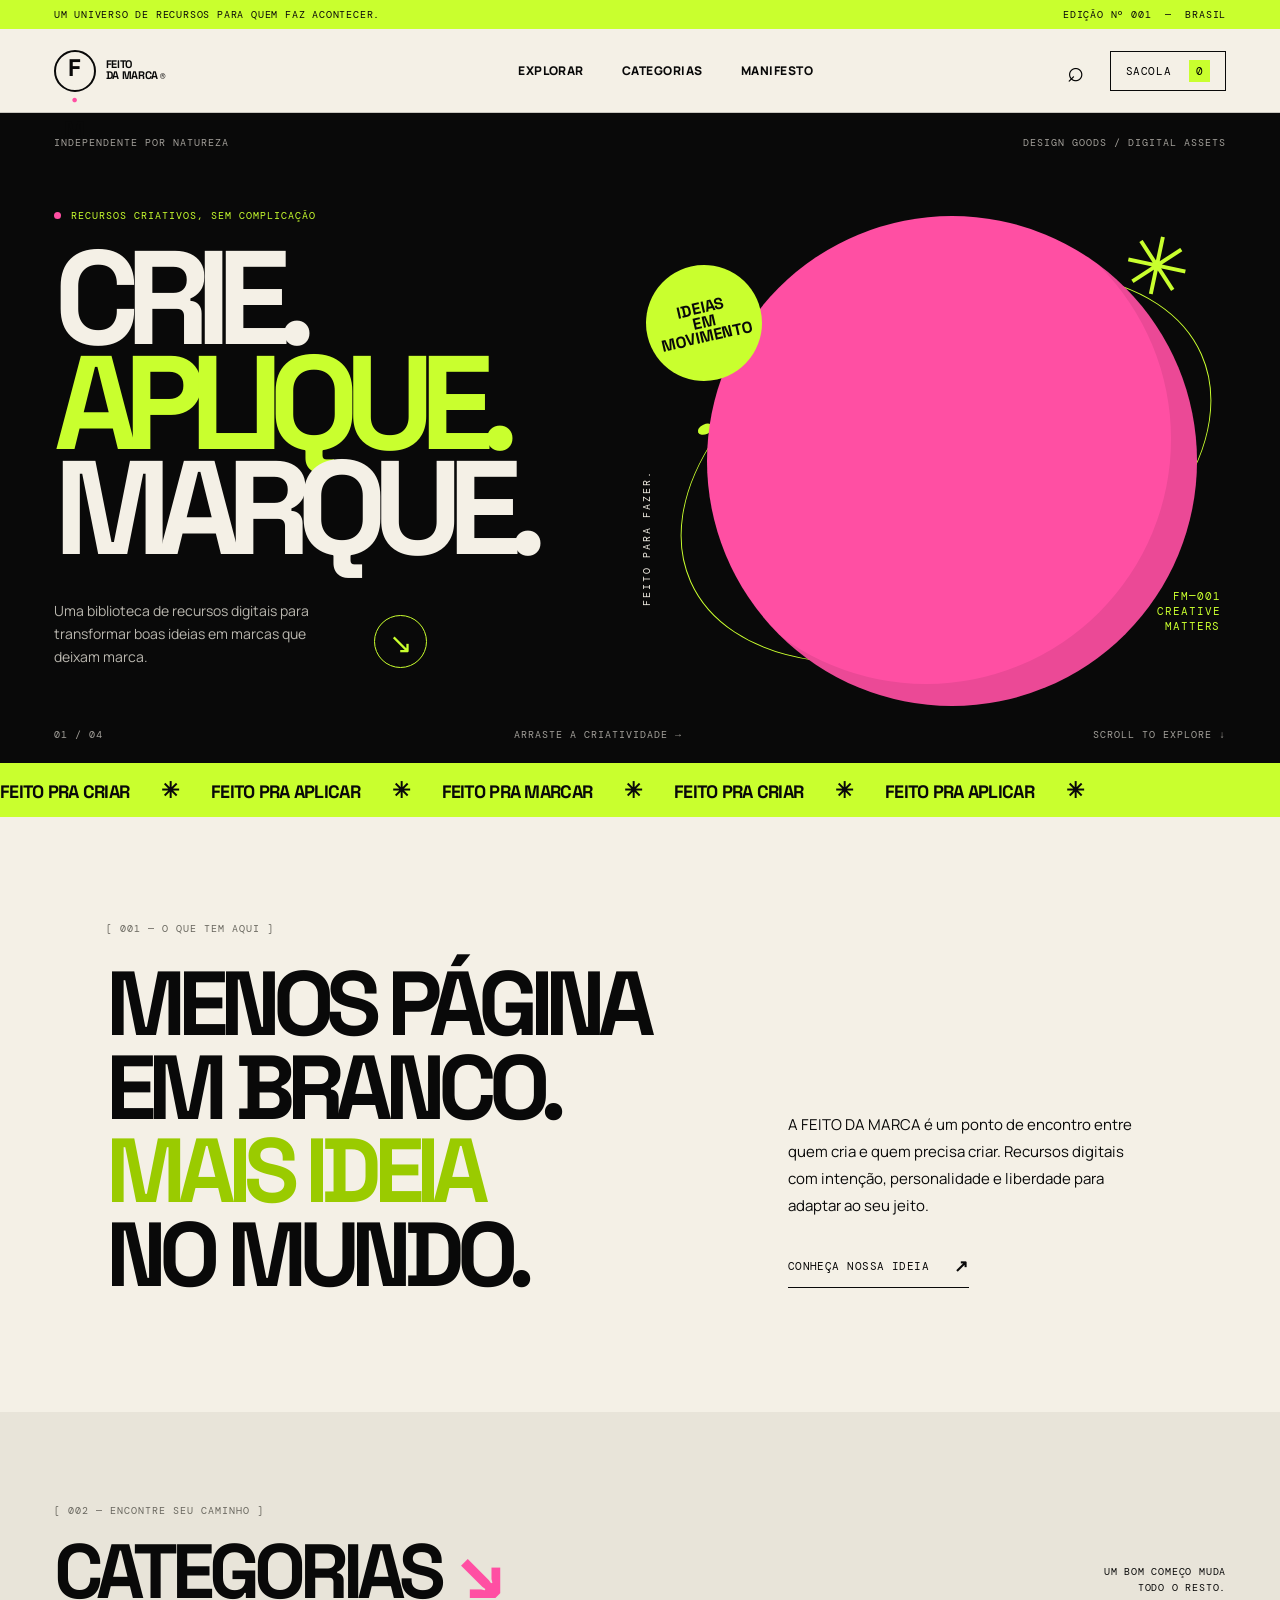
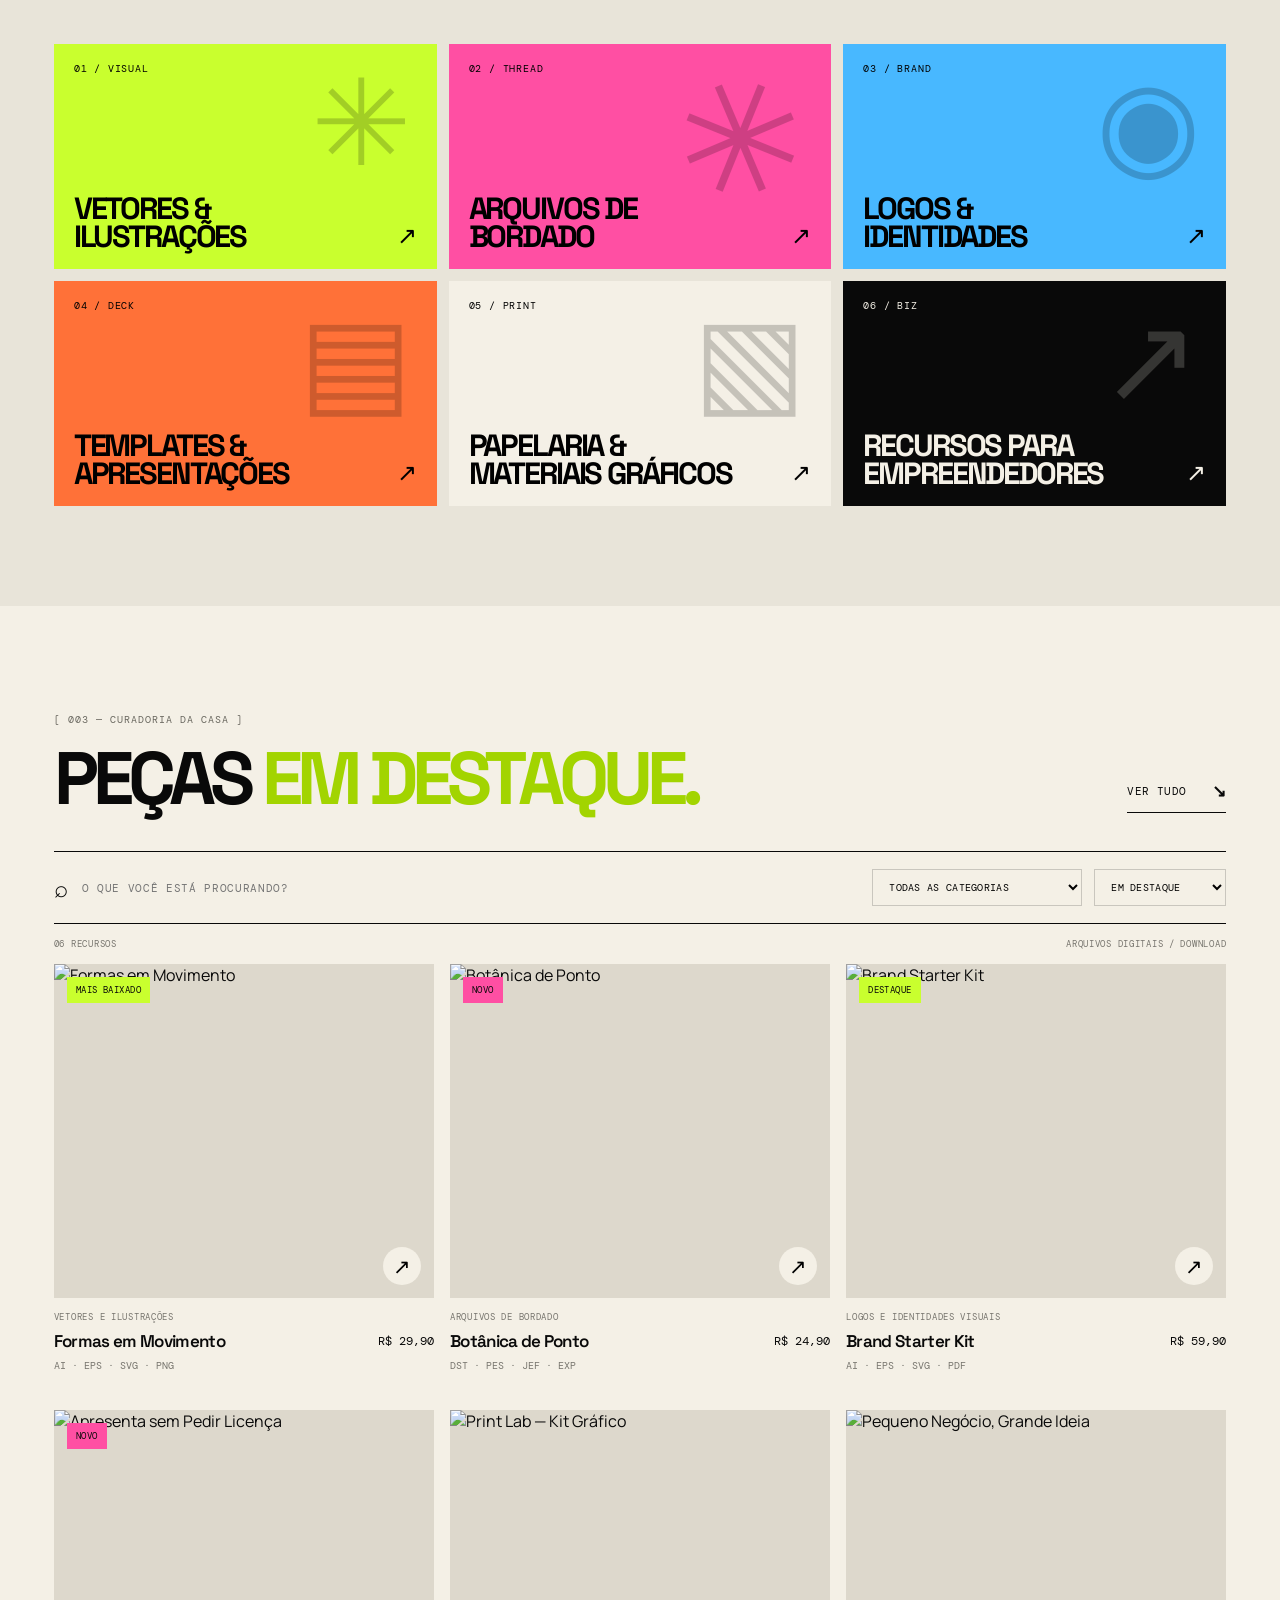
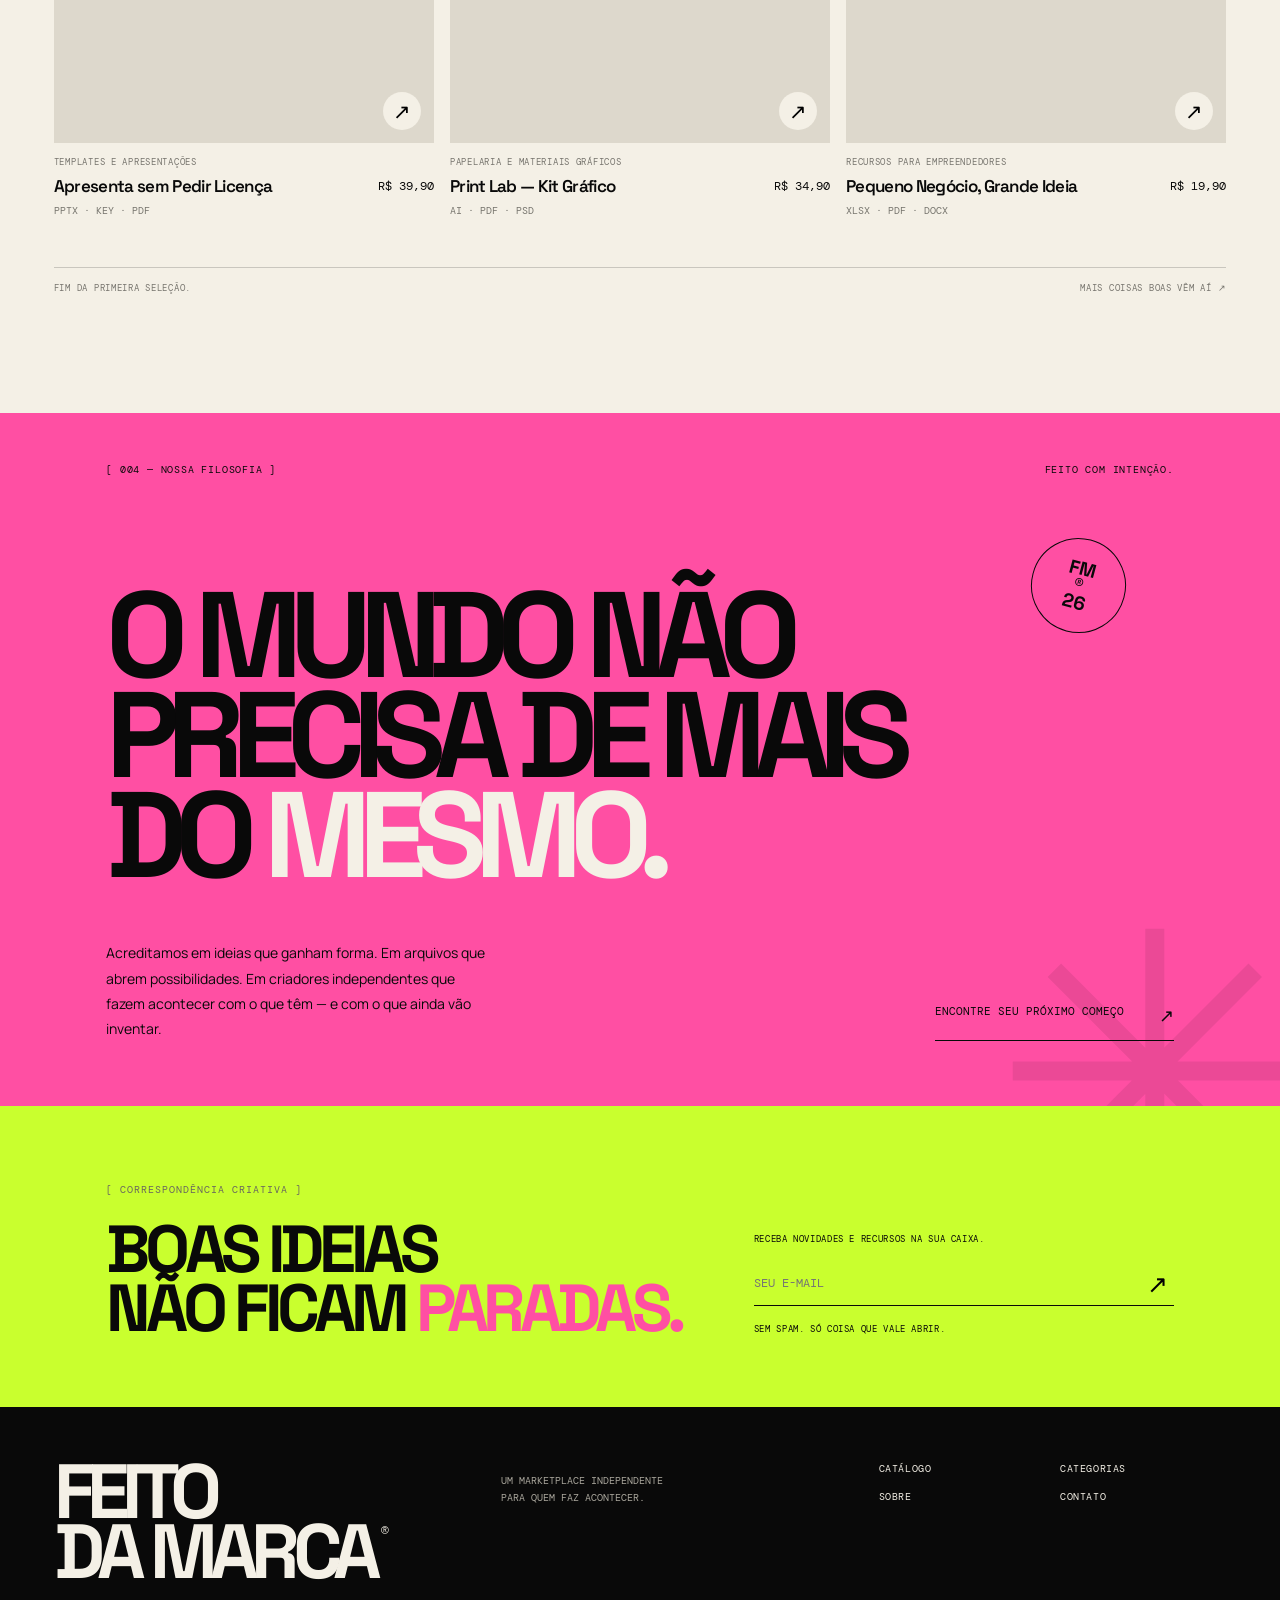
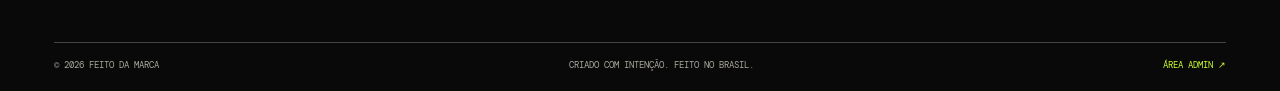
==== index.html @ 0bf92155 "Add files via upload" ====
<!doctype html>
<html lang="pt-BR">
<head>
  <meta charset="utf-8">
  <meta name="viewport" content="width=device-width, initial-scale=1">
  <meta name="theme-color" content="#090909">
  <meta name="description" content="FEITO DA MARCA — recursos digitais para criar, aplicar e marcar presença.">
  <title>FEITO DA MARCA — Creative Marketplace</title>
  <link rel="preconnect" href="https://fonts.googleapis.com">
  <link rel="preconnect" href="https://fonts.gstatic.com" crossorigin>
  <link href="https://fonts.googleapis.com/css2?family=DM+Mono:wght@400;500&family=Manrope:wght@400;500;600;700;800&family=Space+Grotesk:wght@400;500;600;700&display=swap" rel="stylesheet">
  <link rel="stylesheet" href="styles.css">
</head>
<body>
  <div class="announcement"><span>UM UNIVERSO DE RECURSOS PARA QUEM FAZ ACONTECER.</span><span>EDIÇÃO Nº 001&nbsp; — &nbsp;BRASIL</span></div>
  <header class="site-header">
    <a class="brand" href="#" aria-label="Feito da Marca, início"><span class="brand-mark">F<span>·</span>M</span><span class="brand-name">FEITO<br>DA MARCA<span class="brand-dot">®</span></span></a>
    <nav class="main-nav" aria-label="Navegação principal">
      <a href="#catalogo">Explorar</a><a href="#categorias">Categorias</a><a href="#manifesto">Manifesto</a>
    </nav>
    <div class="header-actions">
      <button class="icon-button search-toggle" aria-label="Abrir busca" id="focusSearch">⌕</button>
      <button class="bag-button" id="bagButton">SACOLA <span id="bagCount">0</span></button>
      <button class="menu-toggle" id="menuToggle" aria-label="Abrir menu">☰</button>
    </div>
  </header>

  <main>
    <section class="hero">
      <div class="hero-topline"><span>INDEPENDENTE POR NATUREZA</span><span>DESIGN GOODS / DIGITAL ASSETS</span></div>
      <div class="hero-copy">
        <p class="eyebrow"><i></i> RECURSOS CRIATIVOS, SEM COMPLICAÇÃO</p>
        <h1>CRIE.<br><em>APLIQUE.</em><br><span>MARQUE.</span></h1>
        <div class="hero-bottom">
          <p>Uma biblioteca de recursos digitais para transformar boas ideias em marcas que deixam marca.</p>
          <a class="round-link" href="#catalogo" aria-label="Explorar catálogo">↘</a>
        </div>
      </div>
      <div class="hero-art" aria-label="Composição gráfica abstrata">
        <div class="art-sticker">IDEIAS<br>EM<br>MOVIMENTO</div>
        <div class="art-orbit"></div><div class="art-disc"></div><div class="art-spark">✳</div>
        <div class="art-label">FM—001<br>CREATIVE<br>MATTERS</div>
        <div class="art-side">FEITO PARA FAZER.</div>
      </div>
      <div class="hero-index"><span>01 / 04</span><span>ARRASTE A CRIATIVIDADE →</span><span>SCROLL TO EXPLORE ↓</span></div>
    </section>

    <section class="ticker" aria-label="Frase da marca"><div>FEITO PRA CRIAR <b>✳</b> FEITO PRA APLICAR <b>✳</b> FEITO PRA MARCAR <b>✳</b> FEITO PRA CRIAR <b>✳</b> FEITO PRA APLICAR <b>✳</b></div></section>

    <section class="intro-section">
      <div class="section-kicker">[ 001 — O QUE TEM AQUI ]</div>
      <div class="intro-content"><h2>MENOS PÁGINA<br>EM BRANCO.<br><span>MAIS IDEIA</span><br>NO MUNDO.</h2>
        <div class="intro-aside"><p>A FEITO DA MARCA é um ponto de encontro entre quem cria e quem precisa criar. Recursos digitais com intenção, personalidade e liberdade para adaptar ao seu jeito.</p><a class="text-link" href="#manifesto">CONHEÇA NOSSA IDEIA <b>↗</b></a></div>
      </div>
    </section>

    <section class="categories-section" id="categorias">
      <div class="section-heading"><div><span class="section-kicker">[ 002 — ENCONTRE SEU CAMINHO ]</span><h2>CATEGORIAS<span>↘</span></h2></div><p>UM BOM COMEÇO MUDA<br>TODO O RESTO.</p></div>
      <div class="category-grid">
        <button class="category-tile cat-lime" data-category="Vetores e ilustrações"><span class="cat-number">01 / VISUAL</span><span class="cat-symbol">✳</span><strong>VETORES &<br>ILUSTRAÇÕES</strong><span class="cat-arrow">↗</span></button>
        <button class="category-tile cat-pink" data-category="Arquivos de bordado"><span class="cat-number">02 / THREAD</span><span class="cat-symbol stitch">✳</span><strong>ARQUIVOS DE<br>BORDADO</strong><span class="cat-arrow">↗</span></button>
        <button class="category-tile cat-blue" data-category="Logos e identidades visuais"><span class="cat-number">03 / BRAND</span><span class="cat-symbol">◉</span><strong>LOGOS &<br>IDENTIDADES</strong><span class="cat-arrow">↗</span></button>
        <button class="category-tile cat-orange" data-category="Templates e apresentações"><span class="cat-number">04 / DECK</span><span class="cat-symbol">▤</span><strong>TEMPLATES &<br>APRESENTAÇÕES</strong><span class="cat-arrow">↗</span></button>
        <button class="category-tile cat-paper" data-category="Papelaria e materiais gráficos"><span class="cat-number">05 / PRINT</span><span class="cat-symbol">▧</span><strong>PAPELARIA &<br>MATERIAIS GRÁFICOS</strong><span class="cat-arrow">↗</span></button>
        <button class="category-tile cat-dark" data-category="Recursos para empreendedores"><span class="cat-number">06 / BIZ</span><span class="cat-symbol">↗</span><strong>RECURSOS PARA<br>EMPREENDEDORES</strong><span class="cat-arrow">↗</span></button>
      </div>
    </section>

    <section class="products-section" id="catalogo">
      <div class="products-head"><div><span class="section-kicker">[ 003 — CURADORIA DA CASA ]</span><h2>PEÇAS <span>EM DESTAQUE.</span></h2></div><a class="text-link desktop-link" href="#catalogo">VER TUDO <b>↘</b></a></div>
      <div class="catalog-toolbar">
        <label class="search-box"><span>⌕</span><input id="searchInput" type="search" placeholder="O QUE VOCÊ ESTÁ PROCURANDO?" aria-label="Buscar produtos"></label>
        <div class="toolbar-controls"><select id="categoryFilter" aria-label="Filtrar categoria"><option value="">TODAS AS CATEGORIAS</option></select><select id="sortSelect" aria-label="Ordenar produtos"><option value="featured">EM DESTAQUE</option><option value="low">MENOR PREÇO</option><option value="high">MAIOR PREÇO</option><option value="name">NOME A–Z</option></select></div>
      </div>
      <div class="catalog-meta"><span id="resultCount">06 RECURSOS</span><span>ARQUIVOS DIGITAIS / DOWNLOAD</span></div>
      <div class="product-grid" id="productGrid"></div>
      <div class="catalog-end"><span>FIM DA PRIMEIRA SELEÇÃO.</span><span>MAIS COISAS BOAS VÊM AÍ ↗</span></div>
    </section>

    <section class="manifesto-section" id="manifesto">
      <div class="manifesto-stamp">FM<br>®<br>26</div>
      <div class="manifesto-top"><span>[ 004 — NOSSA FILOSOFIA ]</span><span>FEITO COM INTENÇÃO.</span></div>
      <h2>O MUNDO NÃO<br>PRECISA DE MAIS<br>DO <span>MESMO.</span></h2>
      <div class="manifesto-bottom"><p>Acreditamos em ideias que ganham forma. Em arquivos que abrem possibilidades. Em criadores independentes que fazem acontecer com o que têm — e com o que ainda vão inventar.</p><a href="#catalogo" class="manifesto-cta">ENCONTRE SEU PRÓXIMO COMEÇO <span>↗</span></a></div>
      <div class="manifesto-asterisk">✳</div>
    </section>

    <section class="newsletter">
      <div><span class="section-kicker">[ CORRESPONDÊNCIA CRIATIVA ]</span><h2>BOAS IDEIAS<br>NÃO FICAM <i>PARADAS.</i></h2></div>
      <form id="newsletterForm"><label for="emailInput">RECEBA NOVIDADES E RECURSOS NA SUA CAIXA.</label><div class="newsletter-input"><input id="emailInput" type="email" placeholder="SEU E-MAIL" required><button type="submit">↗</button></div><small>SEM SPAM. SÓ COISA QUE VALE ABRIR.</small></form>
    </section>
  </main>

  <footer class="site-footer">
    <div class="footer-main"><a class="footer-logo" href="#">FEITO<br>DA MARCA<span>®</span></a><p>UM MARKETPLACE INDEPENDENTE<br>PARA QUEM FAZ ACONTECER.</p><div class="footer-links"><a href="#catalogo">CATÁLOGO</a><a href="#categorias">CATEGORIAS</a><a href="#manifesto">SOBRE</a><a href="mailto:oi@feitodamarca.com.br">CONTATO</a></div></div>
    <div class="footer-bottom"><span>© 2026 FEITO DA MARCA</span><span>CRIADO COM INTENÇÃO. FEITO NO BRASIL.</span><button id="adminOpen" class="admin-link">ÁREA ADMIN ↗</button></div>
  </footer>

  <div class="modal-backdrop" id="productModal" aria-hidden="true"><div class="product-dialog" role="dialog" aria-modal="true" aria-label="Detalhes do produto"><button class="modal-close" data-close="productModal">×</button><div id="productDetail"></div></div></div>
  <div class="modal-backdrop" id="adminModal" aria-hidden="true"><div class="admin-dialog" role="dialog" aria-modal="true" aria-label="Painel administrativo"><button class="modal-close" data-close="adminModal">×</button><div id="adminContent"></div></div></div>
  <div class="toast" id="toast" role="status"></div>
  <script src="data.js"></script><script src="app.js"></script>
</body>
</html>
---- styles.css ----
@import url('https://fonts.googleapis.com/css2?family=Space+Grotesk:wght@400;500;600;700&display=swap');
:root{--lime:#c9ff2e;--black:#090909;--pink:#ff4fa3;--blue:#48b8ff;--orange:#ff7138;--paper:#f4f0e6;--white:#fff;--line:rgba(9,9,9,.18);--display:"Space Grotesk",sans-serif;--body:"Manrope",sans-serif;--mono:"DM Mono",monospace}
*{box-sizing:border-box}html{scroll-behavior:smooth}body{margin:0;background:var(--paper);color:var(--black);font-family:var(--body);-webkit-font-smoothing:antialiased}button,input,select{font:inherit}button,a{-webkit-tap-highlight-color:transparent}a{color:inherit;text-decoration:none}button{cursor:pointer}.announcement{height:29px;background:var(--lime);display:flex;justify-content:space-between;align-items:center;padding:0 4.2vw;font:10px var(--mono);letter-spacing:.08em}.site-header{height:84px;padding:0 4.2vw;display:flex;align-items:center;justify-content:space-between;border-bottom:1px solid var(--line);position:relative;z-index:5;background:var(--paper)}.brand{display:flex;align-items:center;gap:10px}.brand-mark{font:700 24px var(--display);letter-spacing:-.12em;border:2px solid var(--black);width:42px;height:42px;display:grid;place-items:center;border-radius:50%;padding-right:4px}.brand-mark span{color:var(--pink)}.brand-name{font:700 11px/1 var(--display);letter-spacing:-.03em}.brand-dot{font:9px var(--mono);vertical-align:top;margin-left:2px}.main-nav{display:flex;gap:38px;margin-left:9%;font-size:12px;font-weight:800;text-transform:uppercase;letter-spacing:.04em}.main-nav a{position:relative}.main-nav a:after{content:"";position:absolute;left:0;bottom:-7px;width:0;height:2px;background:var(--black);transition:.2s}.main-nav a:hover:after{width:100%}.header-actions{display:flex;align-items:center;gap:20px}.icon-button,.menu-toggle{border:0;background:none;font-size:29px;line-height:1}.bag-button{border:1px solid var(--black);background:transparent;padding:12px 15px;font:11px var(--mono);letter-spacing:.05em}.bag-button span{background:var(--lime);padding:4px 7px;margin-left:10px}.menu-toggle{display:none}
.hero{min-height:650px;background:var(--black);color:var(--paper);position:relative;overflow:hidden;padding:23px 4.2vw 22px;display:grid;grid-template-columns:1fr 1fr;grid-template-rows:30px 1fr 25px}.hero-topline,.hero-index{grid-column:1/-1;display:flex;justify-content:space-between;font:10px var(--mono);letter-spacing:.1em;color:rgba(244,240,230,.65)}.hero-copy{align-self:center;z-index:2;padding:15px 0 30px}.eyebrow,.section-kicker{font:10px var(--mono);letter-spacing:.1em}.eyebrow{display:flex;align-items:center;gap:10px;color:var(--lime);margin-bottom:24px}.eyebrow i{width:7px;height:7px;background:var(--pink);border-radius:50%}.hero h1{font:700 clamp(76px,10.4vw,158px)/.79 var(--display);letter-spacing:-.105em;margin:0 0 38px}.hero h1 em{font-style:normal;color:var(--lime)}.hero h1 span{color:var(--paper)}.hero-bottom{display:flex;align-items:end;gap:50px}.hero-bottom p{font-size:14px;line-height:1.65;max-width:270px;color:rgba(244,240,230,.75);margin:0}.round-link{display:grid;place-items:center;width:53px;height:53px;border:1px solid var(--lime);border-radius:50%;color:var(--lime);font-size:28px;transition:.2s}.round-link:hover{background:var(--lime);color:var(--black);transform:rotate(-45deg)}.hero-art{position:relative;min-height:500px;align-self:stretch}.art-disc{position:absolute;width:min(39vw,490px);aspect-ratio:1;border-radius:50%;background:var(--pink);right:5%;top:9%;box-shadow:inset -26px -22px 0 rgba(0,0,0,.08)}.art-orbit{position:absolute;width:min(44vw,560px);aspect-ratio:1;border:1px solid var(--lime);border-radius:50%;right:0;top:4%;transform:rotate(-24deg) scaleY(.62)}.art-orbit:after{content:"";position:absolute;width:16px;height:16px;background:var(--lime);border-radius:50%;top:10%;left:12%}.art-sticker{position:absolute;z-index:2;top:18%;left:1%;background:var(--lime);color:var(--black);width:116px;height:116px;border-radius:50%;display:grid;place-content:center;text-align:center;font:700 16px/.92 var(--display);transform:rotate(-13deg)}.art-spark{position:absolute;z-index:3;right:6%;top:8%;font-size:80px;color:var(--lime);transform:rotate(12deg)}.art-label{position:absolute;z-index:2;right:1%;bottom:15%;font:11px/1.35 var(--mono);letter-spacing:.08em;color:var(--lime);text-align:right}.art-side{position:absolute;left:0;bottom:20%;writing-mode:vertical-rl;transform:rotate(180deg);font:10px var(--mono);letter-spacing:.2em;color:var(--paper)}.hero-index{align-items:end}.ticker{background:var(--lime);overflow:hidden;white-space:nowrap;padding:13px 0;font:700 18px var(--display);letter-spacing:-.04em}.ticker div{width:max-content;animation:marquee 28s linear infinite}.ticker b{font-size:22px;margin:0 28px}@keyframes marquee{to{transform:translateX(-35%)}}.intro-section{padding:105px 8.3vw 115px}.section-kicker{color:#69675f}.intro-content{display:grid;grid-template-columns:1.2fr .8fr;align-items:end;gap:8vw;margin-top:28px}.intro-content h2{font:700 clamp(50px,7.1vw,105px)/.92 var(--display);letter-spacing:-.09em;margin:0}.intro-content h2 span{color:#9acb00}.intro-aside{max-width:350px;padding-bottom:9px}.intro-aside p{font-size:15px;line-height:1.8;margin:0 0 34px}.text-link{display:inline-flex;align-items:center;gap:25px;border-bottom:1px solid var(--black);padding-bottom:10px;font:11px var(--mono);letter-spacing:.04em}.text-link b{font-size:17px}.categories-section{background:#e8e4d9;padding:85px 4.2vw 100px}.section-heading,.products-head{display:flex;justify-content:space-between;align-items:end;margin-bottom:38px}.section-heading h2,.products-head h2{font:700 clamp(42px,6vw,78px)/.9 var(--display);letter-spacing:-.08em;margin:18px 0 0}.section-heading h2 span{color:var(--pink);margin-left:18px}.section-heading>p{font:10px/1.6 var(--mono);text-align:right;letter-spacing:.08em}.category-grid{display:grid;grid-template-columns:repeat(3,1fr);gap:12px}.category-tile{height:225px;border:0;text-align:left;padding:18px 20px;position:relative;overflow:hidden;display:flex;flex-direction:column;justify-content:space-between;transition:transform .25s}.category-tile:hover{transform:translateY(-5px)}.cat-lime{background:var(--lime)}.cat-pink{background:var(--pink)}.cat-blue{background:var(--blue)}.cat-orange{background:var(--orange)}.cat-paper{background:var(--paper)}.cat-dark{background:var(--black);color:var(--paper)}.cat-number{font:10px var(--mono);letter-spacing:.08em;position:relative;z-index:1}.cat-symbol{position:absolute;font-size:120px;right:25px;top:15px;opacity:.19;line-height:1}.cat-symbol.stitch{font-size:155px;transform:rotate(22deg)}.category-tile strong{font:700 clamp(22px,2.4vw,34px)/.92 var(--display);letter-spacing:-.07em;position:relative;z-index:1}.cat-arrow{position:absolute;right:20px;bottom:18px;font-size:24px}
.products-section{padding:100px 4.2vw 105px}.products-head h2{font-size:clamp(42px,5.8vw,76px)}.products-head h2 span{color:#a2d400}.catalog-toolbar{display:flex;justify-content:space-between;gap:20px;padding:17px 0;border-top:1px solid var(--black);border-bottom:1px solid var(--black)}.search-box{display:flex;align-items:center;gap:12px;flex:1;max-width:480px}.search-box span{font-size:24px}.search-box input{border:0;background:transparent;outline:none;width:100%;font:11px var(--mono);letter-spacing:.06em}.toolbar-controls{display:flex;gap:12px}.toolbar-controls select{border:1px solid var(--line);background:transparent;padding:10px 28px 10px 12px;font:10px var(--mono);letter-spacing:.03em;max-width:210px}.catalog-meta,.catalog-end{display:flex;justify-content:space-between;padding:14px 0;font:9px var(--mono);letter-spacing:.08em;color:#77756e}.product-grid{display:grid;grid-template-columns:repeat(3,1fr);gap:38px 16px}.product-card{min-width:0;cursor:pointer}.product-image{aspect-ratio:1.14/1;position:relative;overflow:hidden;background:#ddd8cc}.product-image img{width:100%;height:100%;object-fit:cover;display:block;transition:transform .6s cubic-bezier(.2,.7,.2,1)}.product-card:hover .product-image img{transform:scale(1.045)}.product-badge{position:absolute;top:13px;left:13px;background:var(--lime);padding:7px 9px;font:9px var(--mono);letter-spacing:.05em}.product-badge.pink{background:var(--pink)}.product-open{position:absolute;right:13px;bottom:13px;width:38px;height:38px;background:var(--paper);border:0;border-radius:50%;font-size:21px}.product-info{display:grid;grid-template-columns:1fr auto;gap:7px 10px;padding-top:13px}.product-category{grid-column:1/-1;font:9px var(--mono);letter-spacing:.08em;color:#77756e;text-transform:uppercase}.product-name{font:600 17px var(--display);letter-spacing:-.04em}.product-price{font:12px var(--mono);padding-top:3px}.product-format{font:10px var(--mono);color:#77756e}.empty-state{grid-column:1/-1;padding:70px 20px;text-align:center;font:14px var(--mono)}.catalog-end{border-top:1px solid var(--line);margin-top:50px}.manifesto-section{background:var(--pink);min-height:650px;padding:50px 8.3vw 65px;position:relative;overflow:hidden}.manifesto-top{display:flex;justify-content:space-between;font:10px var(--mono);letter-spacing:.08em}.manifesto-section h2{font:700 clamp(57px,9.5vw,138px)/.82 var(--display);letter-spacing:-.1em;margin:110px 0 55px;position:relative;z-index:1}.manifesto-section h2 span{color:var(--paper)}.manifesto-bottom{display:flex;justify-content:space-between;align-items:end;gap:30px;position:relative;z-index:1}.manifesto-bottom p{font-size:14px;line-height:1.8;max-width:380px;margin:0}.manifesto-cta{font:11px var(--mono);border-bottom:1px solid;padding-bottom:12px;display:flex;gap:35px}.manifesto-cta span{font-size:18px}.manifesto-stamp{position:absolute;right:12%;top:18%;width:95px;height:95px;border:1px solid var(--black);border-radius:50%;display:grid;place-content:center;text-align:center;font:700 19px/.9 var(--display);transform:rotate(15deg)}.manifesto-asterisk{position:absolute;right:-3%;bottom:-22%;font-size:390px;line-height:1;color:rgba(9,9,9,.08)}.newsletter{background:var(--lime);padding:70px 8.3vw;display:flex;justify-content:space-between;align-items:end;gap:40px}.newsletter h2{font:700 clamp(40px,5.2vw,70px)/.88 var(--display);letter-spacing:-.08em;margin:22px 0 0}.newsletter h2 i{font-style:normal;color:var(--pink)}.newsletter form{width:min(420px,100%)}.newsletter label,.newsletter small{font:9px var(--mono);letter-spacing:.07em}.newsletter-input{display:flex;border-bottom:1px solid var(--black);margin:14px 0 9px}.newsletter-input input{border:0;background:transparent;outline:0;padding:14px 0;flex:1;min-width:0;font:12px var(--mono)}.newsletter-input button{border:0;background:transparent;font-size:25px}.site-footer{background:var(--black);color:var(--paper);padding:55px 4.2vw 20px}.footer-main{display:grid;grid-template-columns:1.2fr 1fr 1fr;align-items:start;gap:30px;padding-bottom:60px}.footer-logo{font:700 clamp(45px,6vw,80px)/.78 var(--display);letter-spacing:-.1em}.footer-logo span{font:13px var(--mono);vertical-align:top;margin-left:7px}.footer-main p{font:10px/1.7 var(--mono);color:#a9a69c}.footer-links{display:grid;grid-template-columns:1fr 1fr;gap:15px;font:10px var(--mono);letter-spacing:.06em}.footer-links a:hover{color:var(--lime)}.footer-bottom{border-top:1px solid #46443f;padding-top:16px;display:flex;justify-content:space-between;gap:15px;font:9px var(--mono);color:#aaa79e}.admin-link{border:0;background:none;color:var(--lime);font:9px var(--mono);padding:0}
.modal-backdrop{display:none;position:fixed;inset:0;background:rgba(0,0,0,.72);z-index:20;align-items:center;justify-content:center;padding:20px}.modal-backdrop.open{display:flex}.product-dialog,.admin-dialog{background:var(--paper);width:min(1000px,100%);max-height:92vh;overflow:auto;position:relative}.modal-close{position:absolute;right:15px;top:12px;border:0;background:var(--lime);width:38px;height:38px;font-size:25px;z-index:2}.detail-layout{display:grid;grid-template-columns:1.1fr .9fr;min-height:570px}.detail-gallery{background:#e5e0d5;padding:45px 25px 25px}.detail-main-image{width:100%;height:420px;object-fit:cover}.detail-thumbs{display:flex;gap:8px;margin-top:10px}.detail-thumbs button{width:68px;height:58px;padding:0;border:1px solid transparent;background:none}.detail-thumbs button.active{border-color:var(--black)}.detail-thumbs img{width:100%;height:100%;object-fit:cover}.detail-copy{padding:75px 42px 35px}.detail-copy .section-kicker{color:#777}.detail-copy h2{font:700 42px/.95 var(--display);letter-spacing:-.07em;margin:25px 0 18px}.detail-price{font:18px var(--mono);margin:25px 0}.detail-copy p{font-size:13px;line-height:1.8}.detail-specs{border-top:1px solid var(--line);border-bottom:1px solid var(--line);padding:15px 0;margin:25px 0;font:10px/2 var(--mono)}.buy-button{display:block;width:100%;padding:17px;background:var(--lime);border:1px solid var(--black);font:11px var(--mono);letter-spacing:.06em}.buy-note{font:9px var(--mono);color:#777;text-align:center;margin-top:12px}.admin-dialog{width:min(850px,100%);padding:40px}.admin-head{display:flex;justify-content:space-between;align-items:start;border-bottom:1px solid var(--black);padding-bottom:20px}.admin-head h2{font:700 35px var(--display);letter-spacing:-.07em;margin:0}.admin-head p{font:10px var(--mono);color:#777}.admin-tabs{display:flex;gap:8px;margin:22px 0}.admin-tabs button{border:1px solid var(--black);background:transparent;padding:10px 14px;font:10px var(--mono)}.admin-tabs button.active{background:var(--black);color:var(--paper)}.admin-list{display:grid;gap:8px}.admin-row{display:grid;grid-template-columns:54px 1fr auto auto;gap:13px;align-items:center;border-bottom:1px solid var(--line);padding:9px 0}.admin-row img{width:54px;height:48px;object-fit:cover}.admin-row strong{font:600 13px var(--display)}.admin-row small{display:block;font:9px var(--mono);color:#777;margin-top:4px}.admin-row button,.admin-secondary{background:transparent;border:1px solid var(--black);padding:8px 10px;font:9px var(--mono)}.admin-form{display:grid;grid-template-columns:1fr 1fr;gap:13px;margin-top:20px}.admin-form label{font:9px var(--mono);display:grid;gap:6px}.admin-form input,.admin-form select,.admin-form textarea{width:100%;padding:11px;border:1px solid var(--line);background:transparent;font:12px var(--body)}.admin-form textarea{min-height:80px;resize:vertical}.admin-form .wide{grid-column:1/-1}.admin-checks{display:flex;gap:20px;flex-wrap:wrap;font:10px var(--mono)}.admin-submit{background:var(--lime);border:1px solid var(--black);padding:14px;font:11px var(--mono)}.toast{position:fixed;bottom:20px;left:50%;transform:translate(-50%,20px);background:var(--black);color:var(--lime);padding:13px 18px;font:10px var(--mono);opacity:0;pointer-events:none;transition:.25s;z-index:50}.toast.show{opacity:1;transform:translate(-50%,0)}
@media(max-width:800px){.site-header{height:70px}.main-nav{gap:18px;margin-left:0}.hero{min-height:600px;grid-template-columns:1fr 1fr}.hero h1{font-size:clamp(68px,12vw,100px)}.art-disc{width:42vw;top:23%}.art-orbit{width:48vw;top:18%}.art-sticker{width:90px;height:90px;font-size:13px}.art-spark{font-size:55px}.category-grid{grid-template-columns:repeat(2,1fr)}.product-grid{grid-template-columns:repeat(2,1fr)}.intro-section{padding:80px 6vw}.categories-section,.products-section{padding-left:5vw;padding-right:5vw}.manifesto-section{padding-left:6vw;padding-right:6vw}.newsletter{padding-left:6vw;padding-right:6vw}.detail-layout{grid-template-columns:1fr}.detail-gallery{padding:45px 20px 20px}.detail-main-image{height:330px}.detail-copy{padding:35px 25px}.detail-copy h2{font-size:34px}}
@media(max-width:560px){.announcement{font-size:8px;padding:0 4vw}.announcement span:last-child{display:none}.site-header{padding:0 4vw}.brand-mark{width:36px;height:36px;font-size:21px}.main-nav{display:none;position:absolute;top:69px;left:0;right:0;background:var(--paper);padding:22px 5vw;border-bottom:1px solid var(--black);flex-direction:column;gap:20px}.main-nav.open{display:flex}.menu-toggle{display:block}.header-actions{gap:12px}.bag-button{padding:10px;font-size:9px}.icon-button{font-size:24px}.hero{min-height:650px;display:flex;flex-direction:column;padding:18px 5vw 17px}.hero-topline{font-size:8px}.hero-topline span:last-child{max-width:130px;text-align:right}.hero-copy{padding:60px 0 0}.hero h1{font-size:clamp(78px,19vw,112px);margin-bottom:25px}.hero-bottom{gap:20px}.hero-bottom p{font-size:12px;max-width:230px}.round-link{width:45px;height:45px;flex-shrink:0}.hero-art{position:absolute;right:-8%;bottom:65px;width:57%;height:250px;min-height:0;opacity:.78}.art-disc{width:230px;right:0;top:5%}.art-orbit{width:260px;right:-5%;top:0}.art-sticker{width:70px;height:70px;font-size:10px;left:0;top:16%}.art-spark{font-size:45px}.art-label,.art-side{display:none}.hero-index{margin-top:auto;font-size:8px}.hero-index span:nth-child(2){display:none}.ticker{padding:10px 0;font-size:15px}.intro-section{padding:65px 6vw 75px}.intro-content{grid-template-columns:1fr;gap:28px}.intro-content h2{font-size:clamp(53px,13vw,76px)}.intro-aside{max-width:100%}.intro-aside p{font-size:13px}.categories-section{padding:65px 5vw 70px}.section-heading h2,.products-head h2{font-size:44px}.section-heading>p{font-size:8px}.category-grid{gap:8px}.category-tile{height:170px;padding:13px}.category-tile strong{font-size:22px}.cat-number{font-size:8px}.cat-symbol{font-size:90px;right:10px}.cat-arrow{right:12px;bottom:10px}.products-section{padding:70px 5vw}.products-head{align-items:start}.products-head h2{max-width:280px;line-height:.92}.desktop-link{display:none}.catalog-toolbar{display:block}.search-box{max-width:none;padding:8px 0 16px}.toolbar-controls{display:grid;grid-template-columns:1fr 1fr}.toolbar-controls select{max-width:none;width:100%;font-size:8px;padding:10px 5px}.catalog-meta{font-size:8px}.product-grid{gap:26px 9px}.product-image{aspect-ratio:.95/1}.product-name{font-size:14px}.product-price{font-size:10px}.product-format{font-size:8px}.product-badge{top:8px;left:8px;font-size:8px;padding:5px 6px}.product-open{width:30px;height:30px;right:8px;bottom:8px}.manifesto-section{min-height:570px;padding:35px 6vw 50px}.manifesto-top{font-size:8px}.manifesto-section h2{font-size:clamp(56px,13vw,78px);margin:130px 0 45px}.manifesto-stamp{width:68px;height:68px;font-size:14px;right:9%;top:12%}.manifesto-bottom{display:block}.manifesto-bottom p{font-size:12px;margin-bottom:28px}.manifesto-cta{font-size:9px;justify-content:space-between}.manifesto-asterisk{font-size:240px}.newsletter{padding:55px 6vw;display:block}.newsletter h2{font-size:47px;margin-bottom:40px}.newsletter form{width:100%}.footer-main{grid-template-columns:1fr 1fr;gap:30px}.footer-logo{font-size:48px}.footer-main p{font-size:8px}.footer-links{grid-column:1/-1;padding-top:15px}.footer-bottom{flex-wrap:wrap;font-size:8px}.footer-bottom span:nth-child(2){display:none}.detail-gallery{padding:45px 12px 15px}.detail-main-image{height:270px}.detail-copy{padding:28px 18px}.admin-dialog{padding:35px 17px 20px}.admin-head h2{font-size:27px}.admin-form{grid-template-columns:1fr}.admin-form .wide{grid-column:auto}.admin-row{grid-template-columns:45px 1fr auto;gap:8px}.admin-row img{width:45px;height:42px}.admin-row button:last-child{grid-column:3}.admin-tabs{flex-wrap:wrap}}
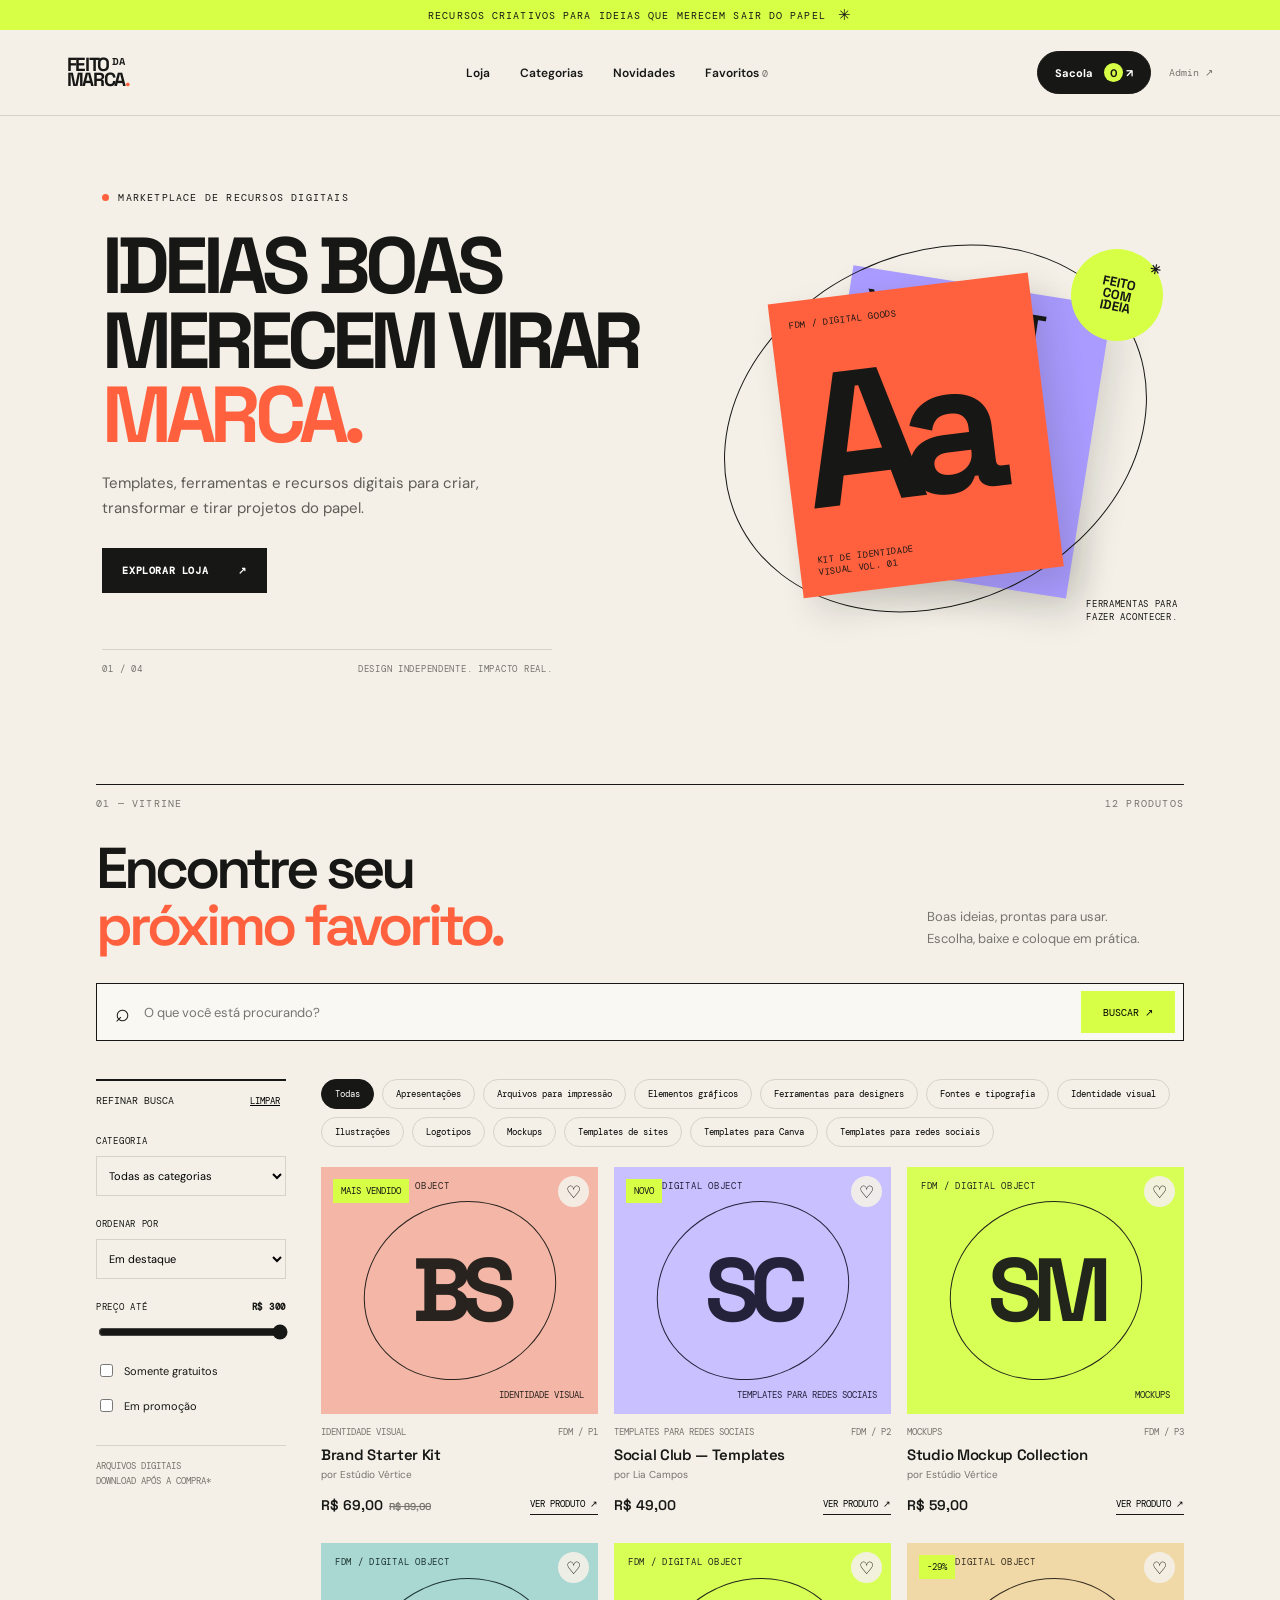
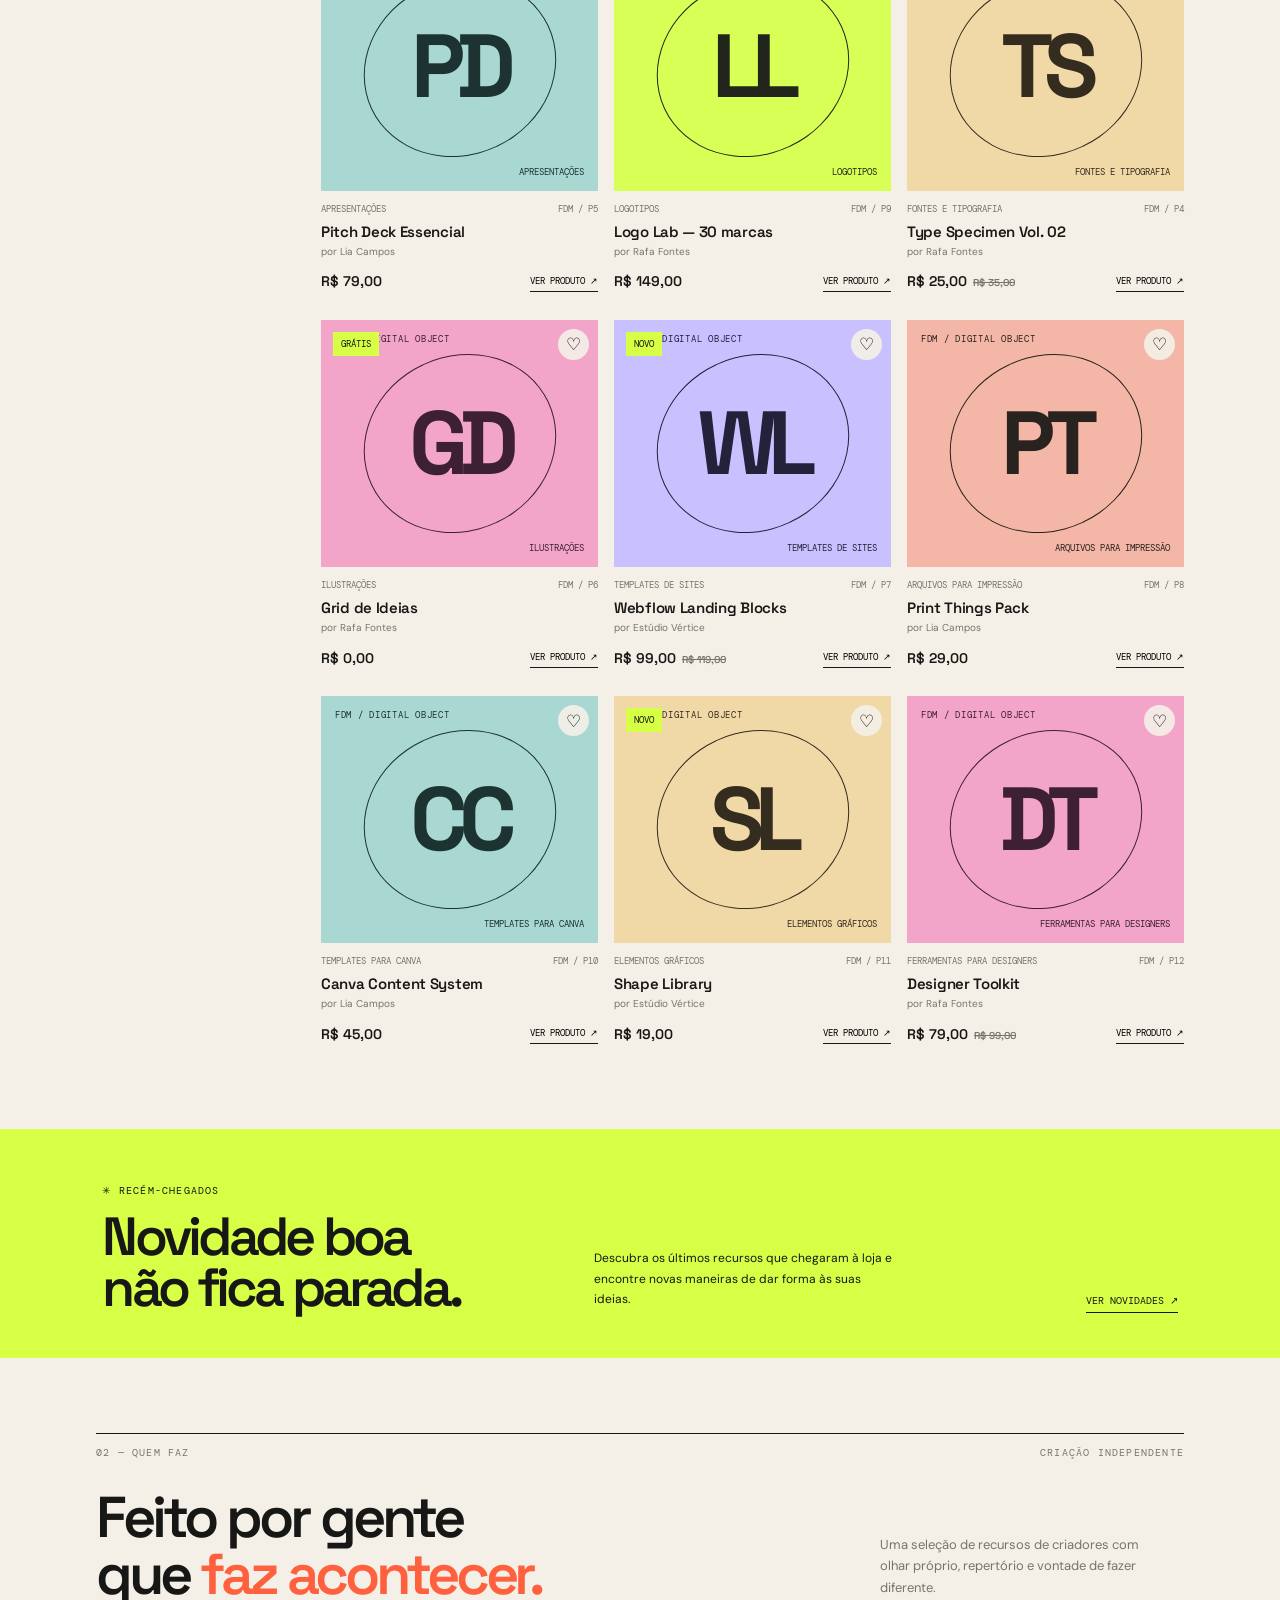
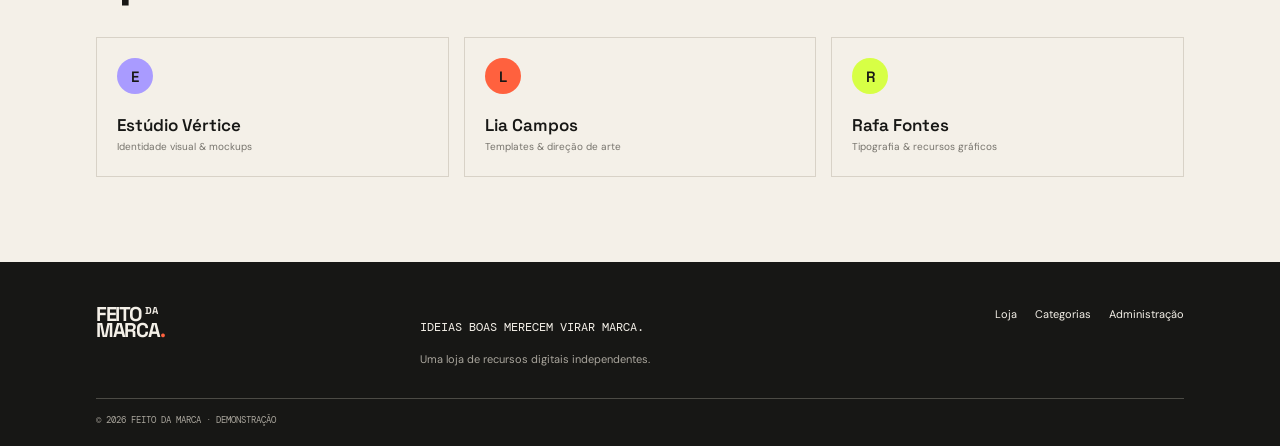
==== commit 237f546a: "Add files via upload" ====
--- a/index.html
+++ b/index.html
@@ -2,103 +2,135 @@
 <html lang="pt-BR">
 <head>
   <meta charset="utf-8">
-  <meta name="viewport" content="width=device-width, initial-scale=1">
-  <meta name="theme-color" content="#090909">
-  <meta name="description" content="FEITO DA MARCA — recursos digitais para criar, aplicar e marcar presença.">
-  <title>FEITO DA MARCA — Creative Marketplace</title>
+  <meta name="viewport" content="width=device-width,initial-scale=1">
+  <meta name="description" content="FEITO DA MARCA — templates, ferramentas e recursos digitais para criar e transformar projetos.">
+  <meta name="theme-color" content="#f4f0e8">
+  <title>FEITO DA MARCA — Loja de recursos digitais</title>
   <link rel="preconnect" href="https://fonts.googleapis.com">
   <link rel="preconnect" href="https://fonts.gstatic.com" crossorigin>
-  <link href="https://fonts.googleapis.com/css2?family=DM+Mono:wght@400;500&family=Manrope:wght@400;500;600;700;800&family=Space+Grotesk:wght@400;500;600;700&display=swap" rel="stylesheet">
+  <link href="https://fonts.googleapis.com/css2?family=DM+Mono:wght@400;500&family=DM+Sans:wght@400;500;600;700;800&family=Space+Grotesk:wght@400;500;600;700&display=swap" rel="stylesheet">
   <link rel="stylesheet" href="styles.css">
 </head>
 <body>
-  <div class="announcement"><span>UM UNIVERSO DE RECURSOS PARA QUEM FAZ ACONTECER.</span><span>EDIÇÃO Nº 001&nbsp; — &nbsp;BRASIL</span></div>
+  <div class="announcement">RECURSOS CRIATIVOS PARA IDEIAS QUE MERECEM SAIR DO PAPEL <span>✳</span></div>
   <header class="site-header">
-    <a class="brand" href="#" aria-label="Feito da Marca, início"><span class="brand-mark">F<span>·</span>M</span><span class="brand-name">FEITO<br>DA MARCA<span class="brand-dot">®</span></span></a>
-    <nav class="main-nav" aria-label="Navegação principal">
-      <a href="#catalogo">Explorar</a><a href="#categorias">Categorias</a><a href="#manifesto">Manifesto</a>
+    <a class="wordmark" href="#" aria-label="Feito da Marca — início">FEITO<span>DA</span><br>MARCA<span class="mark-dot">.</span></a>
+    <button class="mobile-menu icon-button" id="menuToggle" aria-label="Abrir menu">☰</button>
+    <nav class="main-nav" id="mainNav">
+      <a href="#loja">Loja</a><a href="#categorias">Categorias</a><a href="#novidades">Novidades</a><a href="#favoritos" id="favoritesNav">Favoritos <span class="nav-count" id="favoriteCount">0</span></a>
     </nav>
     <div class="header-actions">
-      <button class="icon-button search-toggle" aria-label="Abrir busca" id="focusSearch">⌕</button>
-      <button class="bag-button" id="bagButton">SACOLA <span id="bagCount">0</span></button>
-      <button class="menu-toggle" id="menuToggle" aria-label="Abrir menu">☰</button>
+      <button class="icon-button search-toggle" id="searchToggle" aria-label="Abrir busca">⌕</button>
+      <button class="bag-button" id="cartOpen">Sacola <span id="cartCount">0</span> ↗</button>
+      <a class="admin-link" href="#admin" id="adminLink">Admin ↗</a>
     </div>
   </header>
 
   <main>
-    <section class="hero">
-      <div class="hero-topline"><span>INDEPENDENTE POR NATUREZA</span><span>DESIGN GOODS / DIGITAL ASSETS</span></div>
+    <section class="hero" id="top">
       <div class="hero-copy">
-        <p class="eyebrow"><i></i> RECURSOS CRIATIVOS, SEM COMPLICAÇÃO</p>
-        <h1>CRIE.<br><em>APLIQUE.</em><br><span>MARQUE.</span></h1>
-        <div class="hero-bottom">
-          <p>Uma biblioteca de recursos digitais para transformar boas ideias em marcas que deixam marca.</p>
-          <a class="round-link" href="#catalogo" aria-label="Explorar catálogo">↘</a>
-        </div>
+        <p class="eyebrow"><span class="eyebrow-dot"></span> MARKETPLACE DE RECURSOS DIGITAIS</p>
+        <h1>IDEIAS BOAS<br>MERECEM VIRAR <em>MARCA.</em></h1>
+        <p class="hero-sub">Templates, ferramentas e recursos digitais para criar, transformar e tirar projetos do papel.</p>
+        <a class="button button-dark" href="#loja">EXPLORAR LOJA <span>↗</span></a>
+        <div class="hero-foot"><span>01 / 04</span><span>DESIGN INDEPENDENTE. IMPACTO REAL.</span></div>
       </div>
-      <div class="hero-art" aria-label="Composição gráfica abstrata">
-        <div class="art-sticker">IDEIAS<br>EM<br>MOVIMENTO</div>
-        <div class="art-orbit"></div><div class="art-disc"></div><div class="art-spark">✳</div>
-        <div class="art-label">FM—001<br>CREATIVE<br>MATTERS</div>
-        <div class="art-side">FEITO PARA FAZER.</div>
-      </div>
-      <div class="hero-index"><span>01 / 04</span><span>ARRASTE A CRIATIVIDADE →</span><span>SCROLL TO EXPLORE ↓</span></div>
-    </section>
-
-    <section class="ticker" aria-label="Frase da marca"><div>FEITO PRA CRIAR <b>✳</b> FEITO PRA APLICAR <b>✳</b> FEITO PRA MARCAR <b>✳</b> FEITO PRA CRIAR <b>✳</b> FEITO PRA APLICAR <b>✳</b></div></section>
-
-    <section class="intro-section">
-      <div class="section-kicker">[ 001 — O QUE TEM AQUI ]</div>
-      <div class="intro-content"><h2>MENOS PÁGINA<br>EM BRANCO.<br><span>MAIS IDEIA</span><br>NO MUNDO.</h2>
-        <div class="intro-aside"><p>A FEITO DA MARCA é um ponto de encontro entre quem cria e quem precisa criar. Recursos digitais com intenção, personalidade e liberdade para adaptar ao seu jeito.</p><a class="text-link" href="#manifesto">CONHEÇA NOSSA IDEIA <b>↗</b></a></div>
+      <div class="hero-art" aria-label="Composição gráfica de produtos criativos">
+        <div class="art-sticker">FEITO<br>COM<br>IDEIA<span>✳</span></div>
+        <div class="art-sheet sheet-back"><span>YOUR NEXT<br>BIG THING</span><b>®</b></div>
+        <div class="art-sheet sheet-front"><div class="sheet-top">FDM / DIGITAL GOODS</div><div class="sheet-letters">Aa</div><div class="sheet-bottom">KIT DE IDENTIDADE<br>VISUAL VOL. 01</div></div>
+        <div class="art-orbit"></div><div class="art-caption">FERRAMENTAS PARA<br>FAZER ACONTECER.</div>
       </div>
     </section>
 
-    <section class="categories-section" id="categorias">
-      <div class="section-heading"><div><span class="section-kicker">[ 002 — ENCONTRE SEU CAMINHO ]</span><h2>CATEGORIAS<span>↘</span></h2></div><p>UM BOM COMEÇO MUDA<br>TODO O RESTO.</p></div>
-      <div class="category-grid">
-        <button class="category-tile cat-lime" data-category="Vetores e ilustrações"><span class="cat-number">01 / VISUAL</span><span class="cat-symbol">✳</span><strong>VETORES &<br>ILUSTRAÇÕES</strong><span class="cat-arrow">↗</span></button>
-        <button class="category-tile cat-pink" data-category="Arquivos de bordado"><span class="cat-number">02 / THREAD</span><span class="cat-symbol stitch">✳</span><strong>ARQUIVOS DE<br>BORDADO</strong><span class="cat-arrow">↗</span></button>
-        <button class="category-tile cat-blue" data-category="Logos e identidades visuais"><span class="cat-number">03 / BRAND</span><span class="cat-symbol">◉</span><strong>LOGOS &<br>IDENTIDADES</strong><span class="cat-arrow">↗</span></button>
-        <button class="category-tile cat-orange" data-category="Templates e apresentações"><span class="cat-number">04 / DECK</span><span class="cat-symbol">▤</span><strong>TEMPLATES &<br>APRESENTAÇÕES</strong><span class="cat-arrow">↗</span></button>
-        <button class="category-tile cat-paper" data-category="Papelaria e materiais gráficos"><span class="cat-number">05 / PRINT</span><span class="cat-symbol">▧</span><strong>PAPELARIA &<br>MATERIAIS GRÁFICOS</strong><span class="cat-arrow">↗</span></button>
-        <button class="category-tile cat-dark" data-category="Recursos para empreendedores"><span class="cat-number">06 / BIZ</span><span class="cat-symbol">↗</span><strong>RECURSOS PARA<br>EMPREENDEDORES</strong><span class="cat-arrow">↗</span></button>
+    <section class="shop-tools" id="loja">
+      <div class="section-kicker"><span>01 — VITRINE</span><span id="resultCount">12 PRODUTOS</span></div>
+      <div class="shop-heading"><h2>Encontre seu<br><em>próximo favorito.</em></h2><p>Boas ideias, prontas para usar.<br>Escolha, baixe e coloque em prática.</p></div>
+      <form class="search-bar" id="searchForm"><span>⌕</span><input id="searchInput" type="search" placeholder="O que você está procurando?" aria-label="Buscar produtos"><button type="submit">BUSCAR ↗</button></form>
+      <div class="catalog-layout">
+        <aside class="filters">
+          <div class="filter-title">REFINAR BUSCA <button id="clearFilters">LIMPAR</button></div>
+          <label class="filter-label" for="categoryFilter">CATEGORIA</label><select id="categoryFilter"><option value="">Todas as categorias</option></select>
+          <label class="filter-label" for="sortFilter">ORDENAR POR</label><select id="sortFilter"><option value="featured">Em destaque</option><option value="newest">Mais recentes</option><option value="price-asc">Menor preço</option><option value="price-desc">Maior preço</option><option value="popular">Mais populares</option></select>
+          <label class="filter-label" for="maxPrice">PREÇO ATÉ <strong id="priceLabel">R$ 300</strong></label><input id="maxPrice" type="range" min="0" max="300" value="300" step="5">
+          <label class="check-line"><input type="checkbox" id="freeFilter"> Somente gratuitos</label>
+          <label class="check-line"><input type="checkbox" id="saleFilter"> Em promoção</label>
+          <div class="filter-note">ARQUIVOS DIGITAIS<br>DOWNLOAD APÓS A COMPRA*</div>
+        </aside>
+        <div class="catalog-main">
+          <div class="category-chips" id="categoryChips" aria-label="Categorias de produtos"></div>
+          <div class="product-grid" id="productGrid"></div>
+          <div class="empty-state" id="emptyState" hidden><span>✳</span><h3>Nenhum produto por aqui.</h3><p>Tente mudar os filtros ou buscar por outro termo.</p><button class="button button-outline" id="emptyClear">LIMPAR FILTROS</button></div>
+        </div>
       </div>
     </section>
 
-    <section class="products-section" id="catalogo">
-      <div class="products-head"><div><span class="section-kicker">[ 003 — CURADORIA DA CASA ]</span><h2>PEÇAS <span>EM DESTAQUE.</span></h2></div><a class="text-link desktop-link" href="#catalogo">VER TUDO <b>↘</b></a></div>
-      <div class="catalog-toolbar">
-        <label class="search-box"><span>⌕</span><input id="searchInput" type="search" placeholder="O QUE VOCÊ ESTÁ PROCURANDO?" aria-label="Buscar produtos"></label>
-        <div class="toolbar-controls"><select id="categoryFilter" aria-label="Filtrar categoria"><option value="">TODAS AS CATEGORIAS</option></select><select id="sortSelect" aria-label="Ordenar produtos"><option value="featured">EM DESTAQUE</option><option value="low">MENOR PREÇO</option><option value="high">MAIOR PREÇO</option><option value="name">NOME A–Z</option></select></div>
-      </div>
-      <div class="catalog-meta"><span id="resultCount">06 RECURSOS</span><span>ARQUIVOS DIGITAIS / DOWNLOAD</span></div>
-      <div class="product-grid" id="productGrid"></div>
-      <div class="catalog-end"><span>FIM DA PRIMEIRA SELEÇÃO.</span><span>MAIS COISAS BOAS VÊM AÍ ↗</span></div>
+    <section class="featured-strip" id="novidades">
+      <div><p class="eyebrow">✳ RECÉM-CHEGADOS</p><h2>Novidade boa<br>não fica parada.</h2></div>
+      <p>Descubra os últimos recursos que chegaram à loja e encontre novas maneiras de dar forma às suas ideias.</p>
+      <a href="#loja" class="text-link" id="newProductsLink">VER NOVIDADES ↗</a>
     </section>
 
-    <section class="manifesto-section" id="manifesto">
-      <div class="manifesto-stamp">FM<br>®<br>26</div>
-      <div class="manifesto-top"><span>[ 004 — NOSSA FILOSOFIA ]</span><span>FEITO COM INTENÇÃO.</span></div>
-      <h2>O MUNDO NÃO<br>PRECISA DE MAIS<br>DO <span>MESMO.</span></h2>
-      <div class="manifesto-bottom"><p>Acreditamos em ideias que ganham forma. Em arquivos que abrem possibilidades. Em criadores independentes que fazem acontecer com o que têm — e com o que ainda vão inventar.</p><a href="#catalogo" class="manifesto-cta">ENCONTRE SEU PRÓXIMO COMEÇO <span>↗</span></a></div>
-      <div class="manifesto-asterisk">✳</div>
-    </section>
-
-    <section class="newsletter">
-      <div><span class="section-kicker">[ CORRESPONDÊNCIA CRIATIVA ]</span><h2>BOAS IDEIAS<br>NÃO FICAM <i>PARADAS.</i></h2></div>
-      <form id="newsletterForm"><label for="emailInput">RECEBA NOVIDADES E RECURSOS NA SUA CAIXA.</label><div class="newsletter-input"><input id="emailInput" type="email" placeholder="SEU E-MAIL" required><button type="submit">↗</button></div><small>SEM SPAM. SÓ COISA QUE VALE ABRIR.</small></form>
+    <section class="creator-section">
+      <div class="section-kicker"><span>02 — QUEM FAZ</span><span>CRIAÇÃO INDEPENDENTE</span></div>
+      <div class="creator-heading"><h2>Feito por gente<br>que <em>faz acontecer.</em></h2><p>Uma seleção de recursos de criadores com olhar próprio, repertório e vontade de fazer diferente.</p></div>
+      <div class="creator-row" id="creatorRow"></div>
     </section>
   </main>
 
   <footer class="site-footer">
-    <div class="footer-main"><a class="footer-logo" href="#">FEITO<br>DA MARCA<span>®</span></a><p>UM MARKETPLACE INDEPENDENTE<br>PARA QUEM FAZ ACONTECER.</p><div class="footer-links"><a href="#catalogo">CATÁLOGO</a><a href="#categorias">CATEGORIAS</a><a href="#manifesto">SOBRE</a><a href="mailto:oi@feitodamarca.com.br">CONTATO</a></div></div>
-    <div class="footer-bottom"><span>© 2026 FEITO DA MARCA</span><span>CRIADO COM INTENÇÃO. FEITO NO BRASIL.</span><button id="adminOpen" class="admin-link">ÁREA ADMIN ↗</button></div>
+    <a class="wordmark footer-logo" href="#">FEITO<span>DA</span><br>MARCA<span class="mark-dot">.</span></a>
+    <div><p>IDEIAS BOAS MERECEM VIRAR MARCA.</p><span>Uma loja de recursos digitais independentes.</span></div>
+    <div class="footer-links"><a href="#loja">Loja</a><a href="#categorias">Categorias</a><a href="#admin">Administração</a></div>
+    <small>© 2026 FEITO DA MARCA · DEMONSTRAÇÃO</small>
   </footer>
 
-  <div class="modal-backdrop" id="productModal" aria-hidden="true"><div class="product-dialog" role="dialog" aria-modal="true" aria-label="Detalhes do produto"><button class="modal-close" data-close="productModal">×</button><div id="productDetail"></div></div></div>
-  <div class="modal-backdrop" id="adminModal" aria-hidden="true"><div class="admin-dialog" role="dialog" aria-modal="true" aria-label="Painel administrativo"><button class="modal-close" data-close="adminModal">×</button><div id="adminContent"></div></div></div>
-  <div class="toast" id="toast" role="status"></div>
-  <script src="data.js"></script><script src="app.js"></script>
+  <div class="overlay" id="cartOverlay"></div>
+  <aside class="cart-drawer" id="cartDrawer" aria-label="Sacola de compras" aria-hidden="true">
+    <div class="drawer-head"><div><span class="eyebrow">SUA SELEÇÃO</span><h2>Sacola <span id="drawerCount">(0)</span></h2></div><button class="close-button" id="cartClose" aria-label="Fechar">×</button></div>
+    <div class="cart-items" id="cartItems"></div>
+    <div class="cart-bottom"><div class="subtotal"><span>Subtotal</span><strong id="cartSubtotal">R$ 0,00</strong></div><p>O pagamento será integrado em uma próxima etapa. Nenhuma cobrança será realizada nesta demonstração.</p><button class="button button-dark full-button" id="checkoutButton">CONTINUAR PARA PAGAMENTO ↗</button><button class="continue-link" id="continueShopping">CONTINUAR COMPRANDO</button></div>
+  </aside>
+
+  <div class="modal-backdrop" id="productModal" aria-hidden="true"><section class="product-modal" role="dialog" aria-modal="true" aria-label="Detalhes do produto"><button class="close-button modal-close" id="productClose" aria-label="Fechar">×</button><div id="productDetail"></div></section></div>
+  <div class="modal-backdrop" id="noticeModal" aria-hidden="true"><section class="notice-modal" role="dialog" aria-modal="true"><button class="close-button modal-close" id="noticeClose">×</button><span class="eyebrow">PRÓXIMA ETAPA</span><h2>Compra preparada.<br><em>Pagamento ainda não conectado.</em></h2><p>Esta loja é uma demonstração funcional de catálogo e sacola. Para receber pagamentos e liberar downloads, conecte um backend e um gateway como Mercado Pago ou Stripe.</p><button class="button button-dark" id="noticeOk">ENTENDI</button></section></div>
+
+  <section class="admin-view" id="adminView" hidden>
+    <div class="admin-top"><a class="wordmark" href="#">FEITO<span>DA</span><br>MARCA<span class="mark-dot">.</span></a><a href="#" class="text-link">← VOLTAR À LOJA</a></div>
+    <div class="admin-wrap">
+      <div class="admin-intro"><p class="eyebrow">ÁREA DE GESTÃO · DEMONSTRAÇÃO LOCAL</p><h1>Controle sua<br><em>vitrine.</em></h1><p>Gerencie produtos e criadores deste protótipo. Os dados ficam salvos neste navegador.</p></div>
+      <div class="admin-warning">⚠ Acesso demonstrativo sem autenticação. Não publique esta área como painel administrativo real.</div>
+      <div class="admin-tabs"><button class="active" data-tab="products">PRODUTOS</button><button data-tab="creators">CRIADORES</button></div>
+      <div id="adminProducts">
+        <div class="admin-list-head"><h2>Produtos <span id="adminProductCount"></span></h2><button class="button button-dark" id="addProduct">+ NOVO PRODUTO</button></div>
+        <div class="admin-product-list" id="adminProductList"></div>
+        <form class="admin-form" id="productForm" hidden>
+          <div class="form-heading"><h2 id="formTitle">Novo produto</h2><button type="button" class="close-button" id="cancelProduct">×</button></div>
+          <input type="hidden" id="editId">
+          <div class="form-grid">
+            <label>Nome do produto<input id="pName" required maxlength="80"></label>
+            <label>Categoria<input id="pCategory" required list="categoryOptions"><datalist id="categoryOptions"></datalist></label>
+            <label>Criador<input id="pCreator" required></label>
+            <label>Preço (R$)<input id="pPrice" type="number" min="0" step="0.01" required></label>
+            <label>Preço promocional (opcional)<input id="pSale" type="number" min="0" step="0.01"></label>
+            <label>URL da imagem<input id="pImage" type="url" placeholder="https://..."></label>
+            <label class="wide">Descrição<textarea id="pDescription" rows="3" required></textarea></label>
+            <label>Formatos<input id="pFormats" placeholder="PDF, PNG, PSD"></label>
+            <label>Compatibilidade<input id="pApps" placeholder="Canva, Photoshop"></label>
+            <label class="check-line"><input id="pFeatured" type="checkbox"> Em destaque</label>
+            <label class="check-line"><input id="pNew" type="checkbox"> Novidade</label>
+            <label class="check-line"><input id="pActive" type="checkbox" checked> Produto ativo</label>
+          </div>
+          <button class="button button-dark" type="submit">SALVAR PRODUTO ↗</button>
+        </form>
+      </div>
+      <div id="adminCreators" hidden><div class="admin-list-head"><h2>Criadores</h2><button class="button button-dark" id="addCreator">+ NOVO CRIADOR</button></div><div id="adminCreatorList"></div>
+        <form class="admin-form" id="creatorForm" hidden><div class="form-heading"><h2>Novo criador</h2><button type="button" class="close-button" id="cancelCreator">×</button></div><label>Nome<input id="cName" required></label><label>Especialidade<input id="cSpecialty" required></label><label>Descrição curta<input id="cBio"></label><button class="button button-dark">SALVAR CRIADOR ↗</button></form>
+      </div>
+      <p class="admin-footnote">Este painel usa localStorage apenas para prototipagem. Em produção, permissões, validação, uploads e persistência devem ser implementados no servidor.</p>
+    </div>
+  </section>
+
+  <script src="app.js"></script>
 </body>
 </html>
--- a/styles.css
+++ b/styles.css
@@ -1,8 +1,4 @@
-@import url('https://fonts.googleapis.com/css2?family=Space+Grotesk:wght@400;500;600;700&display=swap');
-:root{--lime:#c9ff2e;--black:#090909;--pink:#ff4fa3;--blue:#48b8ff;--orange:#ff7138;--paper:#f4f0e6;--white:#fff;--line:rgba(9,9,9,.18);--display:"Space Grotesk",sans-serif;--body:"Manrope",sans-serif;--mono:"DM Mono",monospace}
-*{box-sizing:border-box}html{scroll-behavior:smooth}body{margin:0;background:var(--paper);color:var(--black);font-family:var(--body);-webkit-font-smoothing:antialiased}button,input,select{font:inherit}button,a{-webkit-tap-highlight-color:transparent}a{color:inherit;text-decoration:none}button{cursor:pointer}.announcement{height:29px;background:var(--lime);display:flex;justify-content:space-between;align-items:center;padding:0 4.2vw;font:10px var(--mono);letter-spacing:.08em}.site-header{height:84px;padding:0 4.2vw;display:flex;align-items:center;justify-content:space-between;border-bottom:1px solid var(--line);position:relative;z-index:5;background:var(--paper)}.brand{display:flex;align-items:center;gap:10px}.brand-mark{font:700 24px var(--display);letter-spacing:-.12em;border:2px solid var(--black);width:42px;height:42px;display:grid;place-items:center;border-radius:50%;padding-right:4px}.brand-mark span{color:var(--pink)}.brand-name{font:700 11px/1 var(--display);letter-spacing:-.03em}.brand-dot{font:9px var(--mono);vertical-align:top;margin-left:2px}.main-nav{display:flex;gap:38px;margin-left:9%;font-size:12px;font-weight:800;text-transform:uppercase;letter-spacing:.04em}.main-nav a{position:relative}.main-nav a:after{content:"";position:absolute;left:0;bottom:-7px;width:0;height:2px;background:var(--black);transition:.2s}.main-nav a:hover:after{width:100%}.header-actions{display:flex;align-items:center;gap:20px}.icon-button,.menu-toggle{border:0;background:none;font-size:29px;line-height:1}.bag-button{border:1px solid var(--black);background:transparent;padding:12px 15px;font:11px var(--mono);letter-spacing:.05em}.bag-button span{background:var(--lime);padding:4px 7px;margin-left:10px}.menu-toggle{display:none}
-.hero{min-height:650px;background:var(--black);color:var(--paper);position:relative;overflow:hidden;padding:23px 4.2vw 22px;display:grid;grid-template-columns:1fr 1fr;grid-template-rows:30px 1fr 25px}.hero-topline,.hero-index{grid-column:1/-1;display:flex;justify-content:space-between;font:10px var(--mono);letter-spacing:.1em;color:rgba(244,240,230,.65)}.hero-copy{align-self:center;z-index:2;padding:15px 0 30px}.eyebrow,.section-kicker{font:10px var(--mono);letter-spacing:.1em}.eyebrow{display:flex;align-items:center;gap:10px;color:var(--lime);margin-bottom:24px}.eyebrow i{width:7px;height:7px;background:var(--pink);border-radius:50%}.hero h1{font:700 clamp(76px,10.4vw,158px)/.79 var(--display);letter-spacing:-.105em;margin:0 0 38px}.hero h1 em{font-style:normal;color:var(--lime)}.hero h1 span{color:var(--paper)}.hero-bottom{display:flex;align-items:end;gap:50px}.hero-bottom p{font-size:14px;line-height:1.65;max-width:270px;color:rgba(244,240,230,.75);margin:0}.round-link{display:grid;place-items:center;width:53px;height:53px;border:1px solid var(--lime);border-radius:50%;color:var(--lime);font-size:28px;transition:.2s}.round-link:hover{background:var(--lime);color:var(--black);transform:rotate(-45deg)}.hero-art{position:relative;min-height:500px;align-self:stretch}.art-disc{position:absolute;width:min(39vw,490px);aspect-ratio:1;border-radius:50%;background:var(--pink);right:5%;top:9%;box-shadow:inset -26px -22px 0 rgba(0,0,0,.08)}.art-orbit{position:absolute;width:min(44vw,560px);aspect-ratio:1;border:1px solid var(--lime);border-radius:50%;right:0;top:4%;transform:rotate(-24deg) scaleY(.62)}.art-orbit:after{content:"";position:absolute;width:16px;height:16px;background:var(--lime);border-radius:50%;top:10%;left:12%}.art-sticker{position:absolute;z-index:2;top:18%;left:1%;background:var(--lime);color:var(--black);width:116px;height:116px;border-radius:50%;display:grid;place-content:center;text-align:center;font:700 16px/.92 var(--display);transform:rotate(-13deg)}.art-spark{position:absolute;z-index:3;right:6%;top:8%;font-size:80px;color:var(--lime);transform:rotate(12deg)}.art-label{position:absolute;z-index:2;right:1%;bottom:15%;font:11px/1.35 var(--mono);letter-spacing:.08em;color:var(--lime);text-align:right}.art-side{position:absolute;left:0;bottom:20%;writing-mode:vertical-rl;transform:rotate(180deg);font:10px var(--mono);letter-spacing:.2em;color:var(--paper)}.hero-index{align-items:end}.ticker{background:var(--lime);overflow:hidden;white-space:nowrap;padding:13px 0;font:700 18px var(--display);letter-spacing:-.04em}.ticker div{width:max-content;animation:marquee 28s linear infinite}.ticker b{font-size:22px;margin:0 28px}@keyframes marquee{to{transform:translateX(-35%)}}.intro-section{padding:105px 8.3vw 115px}.section-kicker{color:#69675f}.intro-content{display:grid;grid-template-columns:1.2fr .8fr;align-items:end;gap:8vw;margin-top:28px}.intro-content h2{font:700 clamp(50px,7.1vw,105px)/.92 var(--display);letter-spacing:-.09em;margin:0}.intro-content h2 span{color:#9acb00}.intro-aside{max-width:350px;padding-bottom:9px}.intro-aside p{font-size:15px;line-height:1.8;margin:0 0 34px}.text-link{display:inline-flex;align-items:center;gap:25px;border-bottom:1px solid var(--black);padding-bottom:10px;font:11px var(--mono);letter-spacing:.04em}.text-link b{font-size:17px}.categories-section{background:#e8e4d9;padding:85px 4.2vw 100px}.section-heading,.products-head{display:flex;justify-content:space-between;align-items:end;margin-bottom:38px}.section-heading h2,.products-head h2{font:700 clamp(42px,6vw,78px)/.9 var(--display);letter-spacing:-.08em;margin:18px 0 0}.section-heading h2 span{color:var(--pink);margin-left:18px}.section-heading>p{font:10px/1.6 var(--mono);text-align:right;letter-spacing:.08em}.category-grid{display:grid;grid-template-columns:repeat(3,1fr);gap:12px}.category-tile{height:225px;border:0;text-align:left;padding:18px 20px;position:relative;overflow:hidden;display:flex;flex-direction:column;justify-content:space-between;transition:transform .25s}.category-tile:hover{transform:translateY(-5px)}.cat-lime{background:var(--lime)}.cat-pink{background:var(--pink)}.cat-blue{background:var(--blue)}.cat-orange{background:var(--orange)}.cat-paper{background:var(--paper)}.cat-dark{background:var(--black);color:var(--paper)}.cat-number{font:10px var(--mono);letter-spacing:.08em;position:relative;z-index:1}.cat-symbol{position:absolute;font-size:120px;right:25px;top:15px;opacity:.19;line-height:1}.cat-symbol.stitch{font-size:155px;transform:rotate(22deg)}.category-tile strong{font:700 clamp(22px,2.4vw,34px)/.92 var(--display);letter-spacing:-.07em;position:relative;z-index:1}.cat-arrow{position:absolute;right:20px;bottom:18px;font-size:24px}
-.products-section{padding:100px 4.2vw 105px}.products-head h2{font-size:clamp(42px,5.8vw,76px)}.products-head h2 span{color:#a2d400}.catalog-toolbar{display:flex;justify-content:space-between;gap:20px;padding:17px 0;border-top:1px solid var(--black);border-bottom:1px solid var(--black)}.search-box{display:flex;align-items:center;gap:12px;flex:1;max-width:480px}.search-box span{font-size:24px}.search-box input{border:0;background:transparent;outline:none;width:100%;font:11px var(--mono);letter-spacing:.06em}.toolbar-controls{display:flex;gap:12px}.toolbar-controls select{border:1px solid var(--line);background:transparent;padding:10px 28px 10px 12px;font:10px var(--mono);letter-spacing:.03em;max-width:210px}.catalog-meta,.catalog-end{display:flex;justify-content:space-between;padding:14px 0;font:9px var(--mono);letter-spacing:.08em;color:#77756e}.product-grid{display:grid;grid-template-columns:repeat(3,1fr);gap:38px 16px}.product-card{min-width:0;cursor:pointer}.product-image{aspect-ratio:1.14/1;position:relative;overflow:hidden;background:#ddd8cc}.product-image img{width:100%;height:100%;object-fit:cover;display:block;transition:transform .6s cubic-bezier(.2,.7,.2,1)}.product-card:hover .product-image img{transform:scale(1.045)}.product-badge{position:absolute;top:13px;left:13px;background:var(--lime);padding:7px 9px;font:9px var(--mono);letter-spacing:.05em}.product-badge.pink{background:var(--pink)}.product-open{position:absolute;right:13px;bottom:13px;width:38px;height:38px;background:var(--paper);border:0;border-radius:50%;font-size:21px}.product-info{display:grid;grid-template-columns:1fr auto;gap:7px 10px;padding-top:13px}.product-category{grid-column:1/-1;font:9px var(--mono);letter-spacing:.08em;color:#77756e;text-transform:uppercase}.product-name{font:600 17px var(--display);letter-spacing:-.04em}.product-price{font:12px var(--mono);padding-top:3px}.product-format{font:10px var(--mono);color:#77756e}.empty-state{grid-column:1/-1;padding:70px 20px;text-align:center;font:14px var(--mono)}.catalog-end{border-top:1px solid var(--line);margin-top:50px}.manifesto-section{background:var(--pink);min-height:650px;padding:50px 8.3vw 65px;position:relative;overflow:hidden}.manifesto-top{display:flex;justify-content:space-between;font:10px var(--mono);letter-spacing:.08em}.manifesto-section h2{font:700 clamp(57px,9.5vw,138px)/.82 var(--display);letter-spacing:-.1em;margin:110px 0 55px;position:relative;z-index:1}.manifesto-section h2 span{color:var(--paper)}.manifesto-bottom{display:flex;justify-content:space-between;align-items:end;gap:30px;position:relative;z-index:1}.manifesto-bottom p{font-size:14px;line-height:1.8;max-width:380px;margin:0}.manifesto-cta{font:11px var(--mono);border-bottom:1px solid;padding-bottom:12px;display:flex;gap:35px}.manifesto-cta span{font-size:18px}.manifesto-stamp{position:absolute;right:12%;top:18%;width:95px;height:95px;border:1px solid var(--black);border-radius:50%;display:grid;place-content:center;text-align:center;font:700 19px/.9 var(--display);transform:rotate(15deg)}.manifesto-asterisk{position:absolute;right:-3%;bottom:-22%;font-size:390px;line-height:1;color:rgba(9,9,9,.08)}.newsletter{background:var(--lime);padding:70px 8.3vw;display:flex;justify-content:space-between;align-items:end;gap:40px}.newsletter h2{font:700 clamp(40px,5.2vw,70px)/.88 var(--display);letter-spacing:-.08em;margin:22px 0 0}.newsletter h2 i{font-style:normal;color:var(--pink)}.newsletter form{width:min(420px,100%)}.newsletter label,.newsletter small{font:9px var(--mono);letter-spacing:.07em}.newsletter-input{display:flex;border-bottom:1px solid var(--black);margin:14px 0 9px}.newsletter-input input{border:0;background:transparent;outline:0;padding:14px 0;flex:1;min-width:0;font:12px var(--mono)}.newsletter-input button{border:0;background:transparent;font-size:25px}.site-footer{background:var(--black);color:var(--paper);padding:55px 4.2vw 20px}.footer-main{display:grid;grid-template-columns:1.2fr 1fr 1fr;align-items:start;gap:30px;padding-bottom:60px}.footer-logo{font:700 clamp(45px,6vw,80px)/.78 var(--display);letter-spacing:-.1em}.footer-logo span{font:13px var(--mono);vertical-align:top;margin-left:7px}.footer-main p{font:10px/1.7 var(--mono);color:#a9a69c}.footer-links{display:grid;grid-template-columns:1fr 1fr;gap:15px;font:10px var(--mono);letter-spacing:.06em}.footer-links a:hover{color:var(--lime)}.footer-bottom{border-top:1px solid #46443f;padding-top:16px;display:flex;justify-content:space-between;gap:15px;font:9px var(--mono);color:#aaa79e}.admin-link{border:0;background:none;color:var(--lime);font:9px var(--mono);padding:0}
-.modal-backdrop{display:none;position:fixed;inset:0;background:rgba(0,0,0,.72);z-index:20;align-items:center;justify-content:center;padding:20px}.modal-backdrop.open{display:flex}.product-dialog,.admin-dialog{background:var(--paper);width:min(1000px,100%);max-height:92vh;overflow:auto;position:relative}.modal-close{position:absolute;right:15px;top:12px;border:0;background:var(--lime);width:38px;height:38px;font-size:25px;z-index:2}.detail-layout{display:grid;grid-template-columns:1.1fr .9fr;min-height:570px}.detail-gallery{background:#e5e0d5;padding:45px 25px 25px}.detail-main-image{width:100%;height:420px;object-fit:cover}.detail-thumbs{display:flex;gap:8px;margin-top:10px}.detail-thumbs button{width:68px;height:58px;padding:0;border:1px solid transparent;background:none}.detail-thumbs button.active{border-color:var(--black)}.detail-thumbs img{width:100%;height:100%;object-fit:cover}.detail-copy{padding:75px 42px 35px}.detail-copy .section-kicker{color:#777}.detail-copy h2{font:700 42px/.95 var(--display);letter-spacing:-.07em;margin:25px 0 18px}.detail-price{font:18px var(--mono);margin:25px 0}.detail-copy p{font-size:13px;line-height:1.8}.detail-specs{border-top:1px solid var(--line);border-bottom:1px solid var(--line);padding:15px 0;margin:25px 0;font:10px/2 var(--mono)}.buy-button{display:block;width:100%;padding:17px;background:var(--lime);border:1px solid var(--black);font:11px var(--mono);letter-spacing:.06em}.buy-note{font:9px var(--mono);color:#777;text-align:center;margin-top:12px}.admin-dialog{width:min(850px,100%);padding:40px}.admin-head{display:flex;justify-content:space-between;align-items:start;border-bottom:1px solid var(--black);padding-bottom:20px}.admin-head h2{font:700 35px var(--display);letter-spacing:-.07em;margin:0}.admin-head p{font:10px var(--mono);color:#777}.admin-tabs{display:flex;gap:8px;margin:22px 0}.admin-tabs button{border:1px solid var(--black);background:transparent;padding:10px 14px;font:10px var(--mono)}.admin-tabs button.active{background:var(--black);color:var(--paper)}.admin-list{display:grid;gap:8px}.admin-row{display:grid;grid-template-columns:54px 1fr auto auto;gap:13px;align-items:center;border-bottom:1px solid var(--line);padding:9px 0}.admin-row img{width:54px;height:48px;object-fit:cover}.admin-row strong{font:600 13px var(--display)}.admin-row small{display:block;font:9px var(--mono);color:#777;margin-top:4px}.admin-row button,.admin-secondary{background:transparent;border:1px solid var(--black);padding:8px 10px;font:9px var(--mono)}.admin-form{display:grid;grid-template-columns:1fr 1fr;gap:13px;margin-top:20px}.admin-form label{font:9px var(--mono);display:grid;gap:6px}.admin-form input,.admin-form select,.admin-form textarea{width:100%;padding:11px;border:1px solid var(--line);background:transparent;font:12px var(--body)}.admin-form textarea{min-height:80px;resize:vertical}.admin-form .wide{grid-column:1/-1}.admin-checks{display:flex;gap:20px;flex-wrap:wrap;font:10px var(--mono)}.admin-submit{background:var(--lime);border:1px solid var(--black);padding:14px;font:11px var(--mono)}.toast{position:fixed;bottom:20px;left:50%;transform:translate(-50%,20px);background:var(--black);color:var(--lime);padding:13px 18px;font:10px var(--mono);opacity:0;pointer-events:none;transition:.25s;z-index:50}.toast.show{opacity:1;transform:translate(-50%,0)}
-@media(max-width:800px){.site-header{height:70px}.main-nav{gap:18px;margin-left:0}.hero{min-height:600px;grid-template-columns:1fr 1fr}.hero h1{font-size:clamp(68px,12vw,100px)}.art-disc{width:42vw;top:23%}.art-orbit{width:48vw;top:18%}.art-sticker{width:90px;height:90px;font-size:13px}.art-spark{font-size:55px}.category-grid{grid-template-columns:repeat(2,1fr)}.product-grid{grid-template-columns:repeat(2,1fr)}.intro-section{padding:80px 6vw}.categories-section,.products-section{padding-left:5vw;padding-right:5vw}.manifesto-section{padding-left:6vw;padding-right:6vw}.newsletter{padding-left:6vw;padding-right:6vw}.detail-layout{grid-template-columns:1fr}.detail-gallery{padding:45px 20px 20px}.detail-main-image{height:330px}.detail-copy{padding:35px 25px}.detail-copy h2{font-size:34px}}
-@media(max-width:560px){.announcement{font-size:8px;padding:0 4vw}.announcement span:last-child{display:none}.site-header{padding:0 4vw}.brand-mark{width:36px;height:36px;font-size:21px}.main-nav{display:none;position:absolute;top:69px;left:0;right:0;background:var(--paper);padding:22px 5vw;border-bottom:1px solid var(--black);flex-direction:column;gap:20px}.main-nav.open{display:flex}.menu-toggle{display:block}.header-actions{gap:12px}.bag-button{padding:10px;font-size:9px}.icon-button{font-size:24px}.hero{min-height:650px;display:flex;flex-direction:column;padding:18px 5vw 17px}.hero-topline{font-size:8px}.hero-topline span:last-child{max-width:130px;text-align:right}.hero-copy{padding:60px 0 0}.hero h1{font-size:clamp(78px,19vw,112px);margin-bottom:25px}.hero-bottom{gap:20px}.hero-bottom p{font-size:12px;max-width:230px}.round-link{width:45px;height:45px;flex-shrink:0}.hero-art{position:absolute;right:-8%;bottom:65px;width:57%;height:250px;min-height:0;opacity:.78}.art-disc{width:230px;right:0;top:5%}.art-orbit{width:260px;right:-5%;top:0}.art-sticker{width:70px;height:70px;font-size:10px;left:0;top:16%}.art-spark{font-size:45px}.art-label,.art-side{display:none}.hero-index{margin-top:auto;font-size:8px}.hero-index span:nth-child(2){display:none}.ticker{padding:10px 0;font-size:15px}.intro-section{padding:65px 6vw 75px}.intro-content{grid-template-columns:1fr;gap:28px}.intro-content h2{font-size:clamp(53px,13vw,76px)}.intro-aside{max-width:100%}.intro-aside p{font-size:13px}.categories-section{padding:65px 5vw 70px}.section-heading h2,.products-head h2{font-size:44px}.section-heading>p{font-size:8px}.category-grid{gap:8px}.category-tile{height:170px;padding:13px}.category-tile strong{font-size:22px}.cat-number{font-size:8px}.cat-symbol{font-size:90px;right:10px}.cat-arrow{right:12px;bottom:10px}.products-section{padding:70px 5vw}.products-head{align-items:start}.products-head h2{max-width:280px;line-height:.92}.desktop-link{display:none}.catalog-toolbar{display:block}.search-box{max-width:none;padding:8px 0 16px}.toolbar-controls{display:grid;grid-template-columns:1fr 1fr}.toolbar-controls select{max-width:none;width:100%;font-size:8px;padding:10px 5px}.catalog-meta{font-size:8px}.product-grid{gap:26px 9px}.product-image{aspect-ratio:.95/1}.product-name{font-size:14px}.product-price{font-size:10px}.product-format{font-size:8px}.product-badge{top:8px;left:8px;font-size:8px;padding:5px 6px}.product-open{width:30px;height:30px;right:8px;bottom:8px}.manifesto-section{min-height:570px;padding:35px 6vw 50px}.manifesto-top{font-size:8px}.manifesto-section h2{font-size:clamp(56px,13vw,78px);margin:130px 0 45px}.manifesto-stamp{width:68px;height:68px;font-size:14px;right:9%;top:12%}.manifesto-bottom{display:block}.manifesto-bottom p{font-size:12px;margin-bottom:28px}.manifesto-cta{font-size:9px;justify-content:space-between}.manifesto-asterisk{font-size:240px}.newsletter{padding:55px 6vw;display:block}.newsletter h2{font-size:47px;margin-bottom:40px}.newsletter form{width:100%}.footer-main{grid-template-columns:1fr 1fr;gap:30px}.footer-logo{font-size:48px}.footer-main p{font-size:8px}.footer-links{grid-column:1/-1;padding-top:15px}.footer-bottom{flex-wrap:wrap;font-size:8px}.footer-bottom span:nth-child(2){display:none}.detail-gallery{padding:45px 12px 15px}.detail-main-image{height:270px}.detail-copy{padding:28px 18px}.admin-dialog{padding:35px 17px 20px}.admin-head h2{font-size:27px}.admin-form{grid-template-columns:1fr}.admin-form .wide{grid-column:auto}.admin-row{grid-template-columns:45px 1fr auto;gap:8px}.admin-row img{width:45px;height:42px}.admin-row button:last-child{grid-column:3}.admin-tabs{flex-wrap:wrap}}
+*{box-sizing:border-box} :root{--paper:#f4f0e8;--ink:#171715;--muted:#77746d;--line:#d8d2c7;--acid:#d7ff45;--orange:#ff613e;--purple:#a99bff;--sans:"DM Sans",Arial,sans-serif;--display:"Space Grotesk",Arial,sans-serif;--mono:"DM Mono",monospace}html{scroll-behavior:smooth}body{margin:0;background:var(--paper);color:var(--ink);font-family:var(--sans);-webkit-font-smoothing:antialiased}button,input,select,textarea{font:inherit}button,a{ -webkit-tap-highlight-color:transparent}a{color:inherit;text-decoration:none}.announcement{height:30px;background:var(--acid);display:flex;align-items:center;justify-content:center;gap:12px;font:10px var(--mono);letter-spacing:.11em}.announcement span{font-size:15px}.site-header{height:86px;padding:0 5.2%;display:flex;align-items:center;justify-content:space-between;border-bottom:1px solid var(--line);gap:24px;position:relative;z-index:5;background:var(--paper)}.wordmark{font:700 19px/.78 var(--display);letter-spacing:-1.3px;display:inline-block;min-width:130px}.wordmark>span:first-child{font-size:10px;letter-spacing:0;margin-left:3px;vertical-align:top}.mark-dot{color:var(--orange)}.main-nav{display:flex;gap:30px;margin-left:auto;margin-right:auto}.main-nav a,.admin-link{font-size:12px;font-weight:600}.main-nav a:hover,.footer-links a:hover{opacity:.55}.nav-count{font:10px var(--mono);color:var(--muted)}.header-actions{display:flex;align-items:center;gap:18px}.icon-button{border:0;background:none;font-size:24px;cursor:pointer;padding:7px}.bag-button{border:1px solid var(--ink);background:var(--ink);color:white;border-radius:30px;padding:11px 17px;font-size:11px;font-weight:700;cursor:pointer}.bag-button span{display:inline-grid;place-items:center;background:var(--acid);color:var(--ink);width:19px;height:19px;border-radius:50%;margin-left:8px}.admin-link{font:10px var(--mono);color:var(--muted)}.mobile-menu{display:none}.hero{padding:65px 8% 44px;min-height:510px;display:grid;grid-template-columns:1.05fr .95fr;align-items:center;gap:5%;overflow:hidden}.eyebrow,.section-kicker{font:10px var(--mono);letter-spacing:.12em}.eyebrow{display:flex;align-items:center;gap:9px}.eyebrow-dot{width:7px;height:7px;background:var(--orange);border-radius:50%}.hero h1,.admin-intro h1{font:700 clamp(43px,6.2vw,86px)/.94 var(--display);letter-spacing:-.075em;margin:25px 0 18px}.hero h1 em,.shop-heading h2 em,.creator-heading h2 em,.admin-intro h1 em,.notice-modal h2 em{font-style:normal;color:var(--orange)}.hero-sub{max-width:390px;color:#5f5c55;font-size:15px;line-height:1.65;margin-bottom:28px}.button{border:0;display:inline-flex;align-items:center;justify-content:center;gap:30px;padding:16px 20px;font:700 10px var(--mono);letter-spacing:.06em;cursor:pointer;transition:transform .2s,background .2s}.button:hover{transform:translateY(-2px)}.button-dark{background:var(--ink);color:white}.button-dark:hover{background:#3a3934}.button-outline{border:1px solid var(--ink);background:transparent}.hero-foot{display:flex;justify-content:space-between;max-width:450px;border-top:1px solid var(--line);margin-top:56px;padding-top:13px;font:9px var(--mono);color:var(--muted);letter-spacing:.08em}.hero-art{height:390px;position:relative;display:flex;align-items:center;justify-content:center}.art-sheet{position:absolute;width:54%;height:76%;box-shadow:12px 17px 35px #1d1b1724;padding:18px;display:flex;flex-direction:column;justify-content:space-between}.sheet-back{background:var(--purple);transform:rotate(9deg) translate(25px,0);font:700 clamp(23px,3vw,40px)/.9 var(--display);letter-spacing:-.07em}.sheet-back b{align-self:flex-end}.sheet-front{background:var(--orange);transform:rotate(-7deg) translate(-20px,5px);z-index:1}.sheet-top,.sheet-bottom{font:9px var(--mono);letter-spacing:.08em}.sheet-letters{font:700 clamp(110px,16vw,190px)/.7 var(--display);letter-spacing:-.12em}.art-sticker{position:absolute;z-index:2;right:3%;top:4%;width:92px;height:92px;border-radius:50%;background:var(--acid);display:grid;place-content:center;text-align:center;font:700 13px/.9 var(--display);transform:rotate(12deg)}.art-sticker span{position:absolute;right:8px;top:8px}.art-orbit{position:absolute;width:90%;height:90%;border:1px solid var(--ink);border-radius:50%;transform:rotate(-25deg)}.art-caption{position:absolute;bottom:0;right:0;font:9px var(--mono);line-height:1.4;letter-spacing:.08em;text-align:right}.shop-tools,.creator-section{padding:65px 7.5% 85px}.section-kicker{display:flex;justify-content:space-between;border-top:1px solid var(--ink);padding-top:12px;color:var(--muted)}.shop-heading,.creator-heading{display:flex;justify-content:space-between;align-items:end;margin:30px 0}.shop-heading h2,.creator-heading h2{font:600 clamp(34px,4.5vw,59px)/.98 var(--display);letter-spacing:-.07em;margin:0}.shop-heading p,.creator-heading p{font-size:13px;line-height:1.65;color:var(--muted);max-width:260px;margin:0 4% 4px 0}.search-bar{height:58px;border:1px solid var(--ink);display:flex;align-items:center;padding:0 8px 0 18px;margin:30px 0 38px;background:#faf8f2}.search-bar>span{font-size:25px;margin-right:12px}.search-bar input{border:0;outline:0;background:transparent;flex:1;min-width:0;font-size:13px}.search-bar button{height:42px;padding:0 22px;border:0;background:var(--acid);font:10px var(--mono);cursor:pointer}.catalog-layout{display:grid;grid-template-columns:190px 1fr;gap:35px}.filters{border-top:2px solid var(--ink);padding-top:13px;align-self:start}.filter-title{display:flex;justify-content:space-between;font:10px var(--mono);margin-bottom:27px}.filter-title button{border:0;background:none;text-decoration:underline;font:9px var(--mono);cursor:pointer}.filter-label{display:flex;justify-content:space-between;font:9px var(--mono);letter-spacing:.08em;margin:22px 0 9px}.filters select{width:100%;border:1px solid var(--line);background:transparent;padding:11px 8px;font-size:11px;border-radius:0}.filters input[type=range]{width:100%;accent-color:var(--ink)}.check-line{display:flex;align-items:center;gap:8px;font-size:11px;margin:16px 0}.check-line input{accent-color:var(--ink)}.filter-note{border-top:1px solid var(--line);margin-top:30px;padding-top:13px;font:9px/1.6 var(--mono);color:var(--muted)}.category-chips{display:flex;gap:8px;flex-wrap:wrap;margin-bottom:20px}.chip{border:1px solid var(--line);background:transparent;border-radius:30px;padding:8px 13px;font:9px var(--mono);cursor:pointer}.chip.active,.chip:hover{background:var(--ink);color:white;border-color:var(--ink)}.product-grid{display:grid;grid-template-columns:repeat(3,minmax(0,1fr));gap:28px 16px}.product-card{min-width:0}.product-image{aspect-ratio:1.12/1;position:relative;overflow:hidden;background:#e6e0d6;display:block;cursor:pointer}.product-image img{width:100%;height:100%;object-fit:cover;display:block;transition:transform .5s}.product-card:hover .product-image img{transform:scale(1.045)}.product-art{height:100%;display:flex;align-items:center;justify-content:center;position:relative;overflow:hidden}.product-art:before{content:"";position:absolute;width:70%;height:70%;border:1px solid currentColor;border-radius:50%;transform:rotate(-25deg)}.product-art b{font:700 clamp(50px,7vw,90px)/.8 var(--display);letter-spacing:-.1em;position:relative;z-index:1}.product-art small{position:absolute;top:13px;left:14px;font:9px var(--mono);letter-spacing:.08em}.product-art span{position:absolute;bottom:13px;right:14px;font:9px var(--mono)}.product-badge{position:absolute;top:12px;left:12px;background:var(--acid);padding:6px 8px;font:9px var(--mono);z-index:2}.favorite-button{position:absolute;top:9px;right:9px;border:0;background:#f4f0e8e8;width:31px;height:31px;border-radius:50%;font-size:17px;cursor:pointer;z-index:2}.favorite-button.active{color:var(--orange)}.product-info{padding-top:12px}.product-meta{display:flex;justify-content:space-between;gap:8px;color:var(--muted);font:9px var(--mono);text-transform:uppercase}.product-name{font:600 15px var(--display);margin:7px 0 4px;letter-spacing:-.02em}.product-creator{font-size:10px;color:var(--muted)}.product-buyrow{display:flex;justify-content:space-between;align-items:center;margin-top:13px}.price{font:600 14px var(--display)}.old-price{font-size:10px;color:var(--muted);text-decoration:line-through;margin-left:6px}.view-product{border:0;border-bottom:1px solid var(--ink);background:none;padding:4px 0;font:9px var(--mono);cursor:pointer}.empty-state{text-align:center;padding:70px 20px}.empty-state>span{font-size:30px}.empty-state h3{font:600 24px var(--display)}.empty-state p{font-size:13px;color:var(--muted)}.featured-strip{background:var(--acid);padding:45px 8%;display:grid;grid-template-columns:1fr 1fr auto;gap:30px;align-items:end}.featured-strip h2{font:600 clamp(35px,4.2vw,55px)/.94 var(--display);letter-spacing:-.07em;margin:15px 0 0}.featured-strip>p{font-size:12px;line-height:1.7;max-width:300px;margin:0 0 4px}.text-link{font:10px var(--mono);border-bottom:1px solid;padding-bottom:5px;white-space:nowrap}.creator-section{padding-top:75px}.creator-row{display:grid;grid-template-columns:repeat(3,1fr);gap:15px;margin-top:35px}.creator-card{border:1px solid var(--line);padding:20px;min-height:140px}.creator-avatar{width:36px;height:36px;background:var(--purple);border-radius:50%;display:grid;place-items:center;font:600 15px var(--display);margin-bottom:20px}.creator-card:nth-child(2) .creator-avatar{background:var(--orange)}.creator-card:nth-child(3) .creator-avatar{background:var(--acid)}.creator-card h3{font:600 17px var(--display);margin:0 0 4px}.creator-card p{font-size:10px;color:var(--muted);margin:0}.site-footer{background:var(--ink);color:var(--paper);padding:45px 7.5% 20px;display:grid;grid-template-columns:1fr 1.5fr 1fr;gap:30px;align-items:start}.footer-logo{font-size:20px}.site-footer>div:nth-child(2)>p{font:12px var(--mono)}.site-footer>div:nth-child(2)>span{font-size:11px;color:#aaa69d}.footer-links{display:flex;gap:18px;justify-content:flex-end;font-size:11px}.site-footer small{grid-column:1/-1;border-top:1px solid #4c4b45;padding-top:15px;color:#aaa69d;font:9px var(--mono)}.overlay{position:fixed;inset:0;background:#17171577;z-index:19;opacity:0;visibility:hidden;transition:.25s}.overlay.open{opacity:1;visibility:visible}.cart-drawer{position:fixed;right:0;top:0;height:100dvh;width:min(440px,100%);background:var(--paper);z-index:20;transform:translateX(105%);transition:transform .3s;display:flex;flex-direction:column;padding:28px}.cart-drawer.open{transform:translateX(0)}.drawer-head{display:flex;justify-content:space-between;align-items:start;border-bottom:1px solid var(--line);padding-bottom:20px}.drawer-head h2{font:600 30px var(--display);margin:8px 0 0}.drawer-head h2 span{font:12px var(--mono);color:var(--muted)}.close-button{border:0;background:none;font-size:30px;cursor:pointer;line-height:1}.cart-items{overflow:auto;flex:1}.cart-line{display:grid;grid-template-columns:76px 1fr auto;gap:13px;padding:17px 0;border-bottom:1px solid var(--line)}.cart-thumb{width:76px;aspect-ratio:1;background:#ddd;object-fit:cover}.cart-line h3{font:600 13px var(--display);margin:4px 0}.cart-line p{font:9px var(--mono);color:var(--muted);margin:0}.cart-line strong{font:12px var(--display)}.remove-item{border:0;background:none;text-decoration:underline;font:9px var(--mono);cursor:pointer;padding:8px 0}.cart-bottom{padding-top:18px;border-top:1px solid var(--ink)}.subtotal{display:flex;justify-content:space-between;font-size:13px}.subtotal strong{font:600 18px var(--display)}.cart-bottom>p{font-size:10px;line-height:1.5;color:var(--muted)}.full-button{width:100%;margin-top:10px}.continue-link{width:100%;border:0;background:none;padding:14px;font:9px var(--mono);cursor:pointer}.modal-backdrop{position:fixed;inset:0;background:#17171588;z-index:30;display:none;align-items:center;justify-content:center;padding:20px}.modal-backdrop.open{display:flex}.product-modal,.notice-modal{background:var(--paper);width:min(900px,100%);max-height:90dvh;overflow:auto;position:relative;padding:34px}.modal-close{position:absolute;right:20px;top:15px;z-index:2}.detail-grid{display:grid;grid-template-columns:1fr 1fr;gap:35px;align-items:start}.detail-visual{aspect-ratio:1/1;background:#e6e0d6;overflow:hidden}.detail-visual img{width:100%;height:100%;object-fit:cover}.detail-copy{padding:18px 20px 0 0}.detail-copy h2{font:600 clamp(30px,4vw,46px)/.98 var(--display);letter-spacing:-.06em;margin:15px 0}.detail-copy>p{font-size:13px;line-height:1.7;color:#656159}.detail-price{font:600 23px var(--display);margin:20px 0}.detail-specs{border-top:1px solid var(--line);border-bottom:1px solid var(--line);padding:13px 0;margin:20px 0;display:grid;grid-template-columns:1fr 1fr;gap:12px}.detail-specs span{font:9px var(--mono);color:var(--muted);display:block;margin-bottom:5px}.detail-specs strong{font-size:11px}.detail-buttons{display:flex;gap:8px;flex-wrap:wrap}.notice-modal{max-width:480px;padding:45px}.notice-modal h2{font:600 35px/.98 var(--display);letter-spacing:-.06em}.notice-modal p{font-size:13px;line-height:1.7;color:var(--muted);margin:20px 0 25px}.admin-view{min-height:100vh;background:#efede7}.admin-top{height:80px;border-bottom:1px solid var(--line);display:flex;align-items:center;justify-content:space-between;padding:0 7%}.admin-wrap{max-width:1050px;margin:auto;padding:55px 25px 80px}.admin-intro h1{font-size:65px;margin:15px 0}.admin-intro>p:last-child{font-size:13px;color:var(--muted);max-width:450px;line-height:1.6}.admin-warning{background:#fff0d8;border:1px solid #e6c58f;padding:13px;font-size:11px;margin:25px 0}.admin-tabs{display:flex;gap:20px;border-bottom:1px solid var(--line)}.admin-tabs button{background:none;border:0;padding:14px 0;font:10px var(--mono);cursor:pointer;color:var(--muted)}.admin-tabs button.active{color:var(--ink);border-bottom:2px solid var(--ink)}.admin-list-head{display:flex;justify-content:space-between;align-items:center;margin:25px 0}.admin-list-head h2,.form-heading h2{font:600 24px var(--display)}.admin-list-head h2 span{font:11px var(--mono);color:var(--muted)}.admin-product-row,.admin-creator-row{display:grid;grid-template-columns:65px 1fr auto;gap:15px;align-items:center;border-bottom:1px solid var(--line);padding:12px 0}.admin-product-row img{width:65px;height:55px;object-fit:cover}.admin-product-row h3,.admin-creator-row h3{font:600 13px var(--display);margin:0 0 4px}.admin-product-row p,.admin-creator-row p{font:9px var(--mono);color:var(--muted);margin:0}.admin-row-actions{display:flex;gap:10px}.admin-row-actions button{border:0;background:none;text-decoration:underline;font:9px var(--mono);cursor:pointer}.admin-form{background:#faf8f2;border:1px solid var(--line);padding:22px;margin:25px 0}.form-heading{display:flex;justify-content:space-between;align-items:center}.form-grid{display:grid;grid-template-columns:1fr 1fr;gap:15px;margin:20px 0}.admin-form label:not(.check-line){display:flex;flex-direction:column;gap:7px;font:9px var(--mono);text-transform:uppercase}.admin-form input:not([type=checkbox]),.admin-form textarea{border:1px solid var(--line);background:transparent;padding:11px;font:12px var(--sans);width:100%;text-transform:none}.admin-form .wide{grid-column:1/-1}.admin-footnote{font-size:10px;line-height:1.6;color:var(--muted);margin-top:35px}.admin-form>label{margin:15px 0}.admin-form>label input{margin-top:5px}
+@media(max-width:900px){.site-header{padding:0 4%;gap:12px}.main-nav{gap:15px}.hero{padding-left:6%;padding-right:6%}.shop-tools,.creator-section{padding-left:5%;padding-right:5%}.product-grid{grid-template-columns:repeat(2,minmax(0,1fr))}.catalog-layout{grid-template-columns:165px 1fr;gap:22px}.featured-strip{padding-left:6%;padding-right:6%}}
+@media(max-width:650px){.announcement{font-size:8px;letter-spacing:.05em}.site-header{height:70px;padding:0 5%;display:grid;grid-template-columns:1fr auto auto}.wordmark{font-size:17px;min-width:100px}.mobile-menu{display:block;grid-column:2;grid-row:1}.header-actions{grid-column:3;grid-row:1;gap:8px}.search-toggle,.admin-link{display:none}.main-nav{display:none;position:absolute;top:69px;left:0;right:0;background:var(--paper);padding:20px 6%;border-bottom:1px solid var(--line);flex-direction:column;gap:18px}.main-nav.open{display:flex}.bag-button{padding:9px 12px;font-size:10px}.hero{grid-template-columns:1fr;padding:52px 7% 30px;gap:0}.hero h1{font-size:clamp(46px,12vw,68px)}.hero-art{height:300px;margin:12px 0 20px}.art-sheet{width:58%;height:78%}.art-sticker{right:5%;top:0;width:76px;height:76px;font-size:11px}.hero-foot{margin-top:34px}.shop-tools,.creator-section{padding:48px 6% 60px}.shop-heading,.creator-heading{display:block;margin:25px 0}.shop-heading p,.creator-heading p{margin:16px 0 0}.catalog-layout{display:block}.filters{display:grid;grid-template-columns:1fr 1fr;gap:0 12px;margin-bottom:22px}.filter-title,.filter-note{grid-column:1/-1}.filter-title{margin-bottom:5px}.filter-label{margin:12px 0 7px}.filters .check-line{margin:13px 0}.category-chips{flex-wrap:nowrap;overflow:auto;padding-bottom:8px}.chip{white-space:nowrap}.product-grid{gap:24px 11px}.product-name{font-size:13px}.product-meta{font-size:8px}.product-image{aspect-ratio:1/1}.product-art b{font-size:65px}.product-buyrow{align-items:flex-start;gap:6px}.price{font-size:12px}.view-product{font-size:8px}.featured-strip{grid-template-columns:1fr;gap:15px;padding:35px 7%}.featured-strip>p{max-width:400px}.featured-strip .text-link{justify-self:start}.creator-row{grid-template-columns:1fr;gap:10px}.creator-card{min-height:auto}.site-footer{grid-template-columns:1fr 1fr;padding:35px 7% 18px;gap:24px}.site-footer>div:nth-child(2){grid-column:1/-1;grid-row:2}.footer-links{justify-content:flex-start;flex-wrap:wrap}.site-footer small{grid-column:1/-1}.detail-grid{grid-template-columns:1fr;gap:15px}.product-modal{padding:20px}.detail-copy{padding:5px 0}.detail-visual{max-height:340px}.admin-top{padding:0 5%}.admin-wrap{padding:35px 5% 60px}.admin-intro h1{font-size:54px}.admin-list-head{align-items:flex-start;gap:10px}.admin-list-head .button{padding:12px;font-size:9px}.form-grid{grid-template-columns:1fr}.form-grid .wide{grid-column:auto}.admin-product-row{grid-template-columns:54px 1fr auto;gap:9px}.admin-product-row img{width:54px;height:50px}.admin-row-actions{flex-direction:column;gap:5px}.cart-drawer{padding:22px}.notice-modal{padding:35px 25px}}
+@media(min-width:651px){.search-toggle{display:none}}
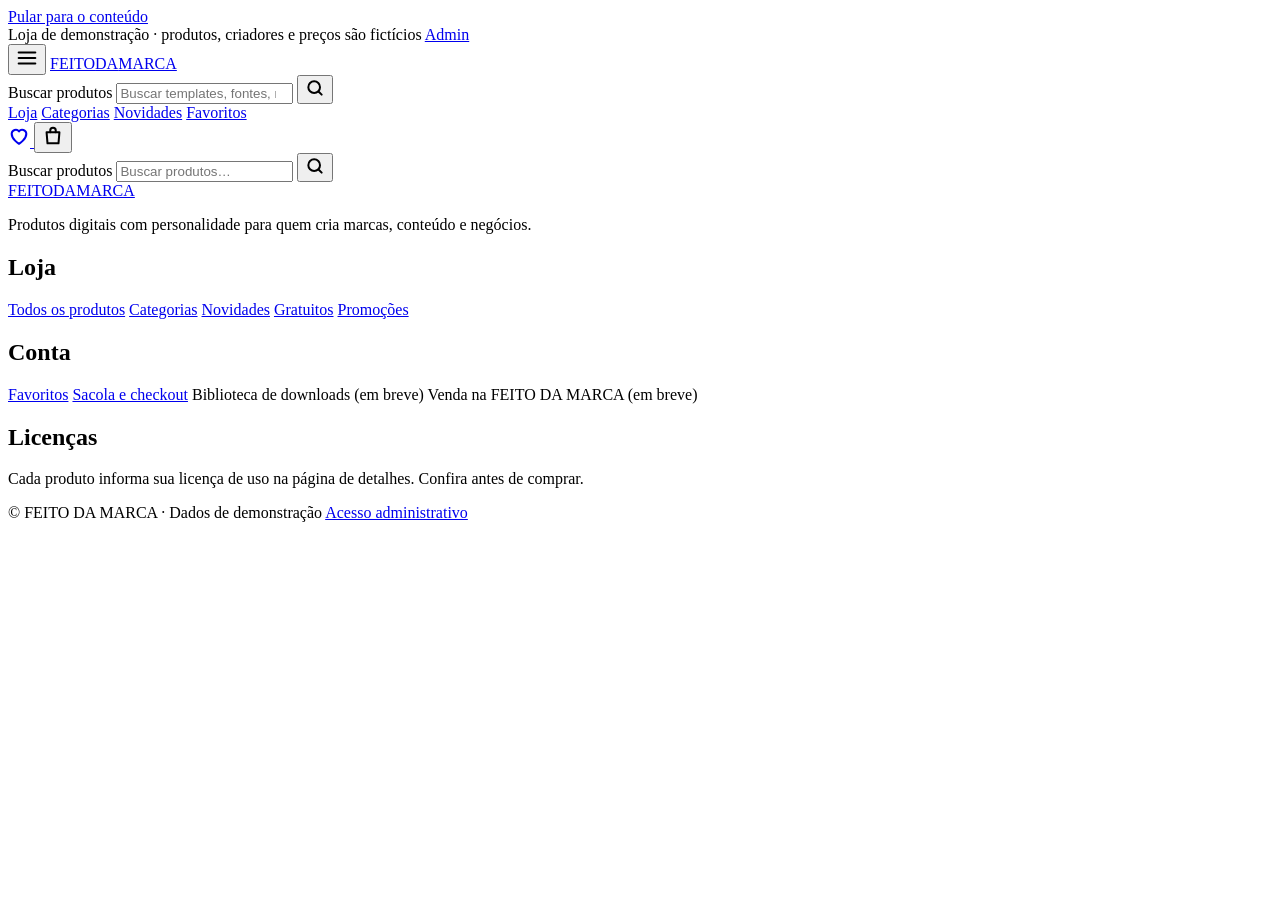
==== commit fad2a872: "Add files via upload" ====
--- a/index.html
+++ b/index.html
@@ -1,136 +1,105 @@
 <!doctype html>
 <html lang="pt-BR">
 <head>
-  <meta charset="utf-8">
-  <meta name="viewport" content="width=device-width,initial-scale=1">
-  <meta name="description" content="FEITO DA MARCA — templates, ferramentas e recursos digitais para criar e transformar projetos.">
-  <meta name="theme-color" content="#f4f0e8">
-  <title>FEITO DA MARCA — Loja de recursos digitais</title>
-  <link rel="preconnect" href="https://fonts.googleapis.com">
-  <link rel="preconnect" href="https://fonts.gstatic.com" crossorigin>
-  <link href="https://fonts.googleapis.com/css2?family=DM+Mono:wght@400;500&family=DM+Sans:wght@400;500;600;700;800&family=Space+Grotesk:wght@400;500;600;700&display=swap" rel="stylesheet">
-  <link rel="stylesheet" href="styles.css">
+<meta charset="utf-8">
+<meta name="viewport" content="width=device-width,initial-scale=1">
+<title>FEITO DA MARCA — Loja de produtos digitais</title>
+<meta name="description" content="Templates, mockups, fontes, identidades visuais e ferramentas digitais para criar, transformar e tirar projetos do papel.">
+<meta property="og:title" content="FEITO DA MARCA — Loja de produtos digitais">
+<meta property="og:description" content="Ideias boas merecem virar marca. Templates, ferramentas e recursos digitais.">
+<meta property="og:type" content="website">
+<meta name="theme-color" content="#FF4B1F">
+<link rel="preconnect" href="https://fonts.googleapis.com">
+<link rel="preconnect" href="https://fonts.gstatic.com" crossorigin>
+<link href="https://fonts.googleapis.com/css2?family=Archivo+Black&family=Inter:wght@400;500;600;700&display=swap" rel="stylesheet">
+<link rel="stylesheet" href="css/styles.css">
+<script type="application/ld+json" id="ld-json">{"@context":"https://schema.org","@type":"Store","name":"FEITO DA MARCA","description":"Marketplace de produtos digitais"}</script>
 </head>
 <body>
-  <div class="announcement">RECURSOS CRIATIVOS PARA IDEIAS QUE MERECEM SAIR DO PAPEL <span>✳</span></div>
-  <header class="site-header">
-    <a class="wordmark" href="#" aria-label="Feito da Marca — início">FEITO<span>DA</span><br>MARCA<span class="mark-dot">.</span></a>
-    <button class="mobile-menu icon-button" id="menuToggle" aria-label="Abrir menu">☰</button>
-    <nav class="main-nav" id="mainNav">
-      <a href="#loja">Loja</a><a href="#categorias">Categorias</a><a href="#novidades">Novidades</a><a href="#favoritos" id="favoritesNav">Favoritos <span class="nav-count" id="favoriteCount">0</span></a>
+<a class="skip" href="#main">Pular para o conteúdo</a>
+
+<div class="topbar">
+  <span>Loja de demonstração · produtos, criadores e preços são fictícios</span>
+  <a href="admin.html" class="topbar__admin" rel="nofollow noindex">Admin</a>
+</div>
+
+<header class="header" id="header">
+  <div class="header__row">
+    <button class="icon-btn menu-btn" id="menuBtn" aria-label="Abrir menu" aria-expanded="false" aria-controls="nav">
+      <svg width="22" height="22" viewBox="0 0 24 24" fill="none" stroke="currentColor" stroke-width="2.4" stroke-linecap="round"><path d="M3 6h18M3 12h18M3 18h18"/></svg>
+    </button>
+    <a href="#/" class="logo" aria-label="FEITO DA MARCA — página inicial">FEITO<span>DA</span>MARCA</a>
+
+    <form class="search search--header" id="headerSearch" role="search" autocomplete="off">
+      <label class="sr" for="hq">Buscar produtos</label>
+      <input id="hq" name="q" type="search" placeholder="Buscar templates, fontes, mockups…" enterkeyhint="search">
+      <button type="submit" aria-label="Buscar"><svg width="20" height="20" viewBox="0 0 24 24" fill="none" stroke="currentColor" stroke-width="2.4" stroke-linecap="round"><circle cx="11" cy="11" r="7"/><path d="m20 20-3.5-3.5"/></svg></button>
+    </form>
+
+    <nav class="nav" id="nav" aria-label="Principal">
+      <a href="#/loja" data-nav="loja">Loja</a>
+      <a href="#/categorias" data-nav="categorias">Categorias</a>
+      <a href="#/novidades" data-nav="novidades">Novidades</a>
+      <a href="#/favoritos" data-nav="favoritos">Favoritos <b class="count" id="favCount" hidden>0</b></a>
     </nav>
-    <div class="header-actions">
-      <button class="icon-button search-toggle" id="searchToggle" aria-label="Abrir busca">⌕</button>
-      <button class="bag-button" id="cartOpen">Sacola <span id="cartCount">0</span> ↗</button>
-      <a class="admin-link" href="#admin" id="adminLink">Admin ↗</a>
+
+    <a href="#/favoritos" class="icon-btn fav-link" aria-label="Favoritos">
+      <svg width="22" height="22" viewBox="0 0 24 24" fill="none" stroke="currentColor" stroke-width="2.2" stroke-linejoin="round"><path d="M12 20.5s-8-4.9-8-11A4.5 4.5 0 0 1 12 7a4.5 4.5 0 0 1 8 2.5c0 6.1-8 11-8 11z"/></svg>
+    </a>
+    <button class="icon-btn cart-btn" id="cartBtn" aria-label="Abrir sacola" aria-controls="drawer">
+      <svg width="22" height="22" viewBox="0 0 24 24" fill="none" stroke="currentColor" stroke-width="2.2" stroke-linecap="round" stroke-linejoin="round"><path d="M5 8h14l-1 12H6L5 8z"/><path d="M9 8V6a3 3 0 0 1 6 0v2"/></svg>
+      <b class="count count--cart" id="cartCount" hidden>0</b>
+    </button>
+  </div>
+  <form class="search search--mobile" id="mobileSearch" role="search" autocomplete="off">
+    <label class="sr" for="mq">Buscar produtos</label>
+    <input id="mq" name="q" type="search" placeholder="Buscar produtos…" enterkeyhint="search">
+    <button type="submit" aria-label="Buscar"><svg width="20" height="20" viewBox="0 0 24 24" fill="none" stroke="currentColor" stroke-width="2.4" stroke-linecap="round"><circle cx="11" cy="11" r="7"/><path d="m20 20-3.5-3.5"/></svg></button>
+  </form>
+</header>
+
+<main id="main" tabindex="-1"></main>
+
+<footer class="footer">
+  <div class="footer__top">
+    <div>
+      <a href="#/" class="logo logo--lg">FEITO<span>DA</span>MARCA</a>
+      <p>Produtos digitais com personalidade para quem cria marcas, conteúdo e negócios.</p>
     </div>
-  </header>
+    <div>
+      <h2>Loja</h2>
+      <a href="#/loja">Todos os produtos</a>
+      <a href="#/categorias">Categorias</a>
+      <a href="#/novidades">Novidades</a>
+      <a href="#/loja?free=1">Gratuitos</a>
+      <a href="#/loja?sale=1">Promoções</a>
+    </div>
+    <div>
+      <h2>Conta</h2>
+      <a href="#/favoritos">Favoritos</a>
+      <a href="#/checkout">Sacola e checkout</a>
+      <span class="muted">Biblioteca de downloads (em breve)</span>
+      <span class="muted">Venda na FEITO DA MARCA (em breve)</span>
+    </div>
+    <div>
+      <h2>Licenças</h2>
+      <p>Cada produto informa sua licença de uso na página de detalhes. Confira antes de comprar.</p>
+    </div>
+  </div>
+  <div class="footer__bottom">
+    <span>© FEITO DA MARCA · Dados de demonstração</span>
+    <a href="admin.html" rel="nofollow noindex">Acesso administrativo</a>
+  </div>
+</footer>
 
-  <main>
-    <section class="hero" id="top">
-      <div class="hero-copy">
-        <p class="eyebrow"><span class="eyebrow-dot"></span> MARKETPLACE DE RECURSOS DIGITAIS</p>
-        <h1>IDEIAS BOAS<br>MERECEM VIRAR <em>MARCA.</em></h1>
-        <p class="hero-sub">Templates, ferramentas e recursos digitais para criar, transformar e tirar projetos do papel.</p>
-        <a class="button button-dark" href="#loja">EXPLORAR LOJA <span>↗</span></a>
-        <div class="hero-foot"><span>01 / 04</span><span>DESIGN INDEPENDENTE. IMPACTO REAL.</span></div>
-      </div>
-      <div class="hero-art" aria-label="Composição gráfica de produtos criativos">
-        <div class="art-sticker">FEITO<br>COM<br>IDEIA<span>✳</span></div>
-        <div class="art-sheet sheet-back"><span>YOUR NEXT<br>BIG THING</span><b>®</b></div>
-        <div class="art-sheet sheet-front"><div class="sheet-top">FDM / DIGITAL GOODS</div><div class="sheet-letters">Aa</div><div class="sheet-bottom">KIT DE IDENTIDADE<br>VISUAL VOL. 01</div></div>
-        <div class="art-orbit"></div><div class="art-caption">FERRAMENTAS PARA<br>FAZER ACONTECER.</div>
-      </div>
-    </section>
+<div class="overlay" id="overlay" hidden></div>
+<aside class="drawer" id="drawer" aria-label="Sacola de compras" aria-hidden="true" tabindex="-1"></aside>
+<div class="toast" id="toast" role="status" aria-live="polite"></div>
 
-    <section class="shop-tools" id="loja">
-      <div class="section-kicker"><span>01 — VITRINE</span><span id="resultCount">12 PRODUTOS</span></div>
-      <div class="shop-heading"><h2>Encontre seu<br><em>próximo favorito.</em></h2><p>Boas ideias, prontas para usar.<br>Escolha, baixe e coloque em prática.</p></div>
-      <form class="search-bar" id="searchForm"><span>⌕</span><input id="searchInput" type="search" placeholder="O que você está procurando?" aria-label="Buscar produtos"><button type="submit">BUSCAR ↗</button></form>
-      <div class="catalog-layout">
-        <aside class="filters">
-          <div class="filter-title">REFINAR BUSCA <button id="clearFilters">LIMPAR</button></div>
-          <label class="filter-label" for="categoryFilter">CATEGORIA</label><select id="categoryFilter"><option value="">Todas as categorias</option></select>
-          <label class="filter-label" for="sortFilter">ORDENAR POR</label><select id="sortFilter"><option value="featured">Em destaque</option><option value="newest">Mais recentes</option><option value="price-asc">Menor preço</option><option value="price-desc">Maior preço</option><option value="popular">Mais populares</option></select>
-          <label class="filter-label" for="maxPrice">PREÇO ATÉ <strong id="priceLabel">R$ 300</strong></label><input id="maxPrice" type="range" min="0" max="300" value="300" step="5">
-          <label class="check-line"><input type="checkbox" id="freeFilter"> Somente gratuitos</label>
-          <label class="check-line"><input type="checkbox" id="saleFilter"> Em promoção</label>
-          <div class="filter-note">ARQUIVOS DIGITAIS<br>DOWNLOAD APÓS A COMPRA*</div>
-        </aside>
-        <div class="catalog-main">
-          <div class="category-chips" id="categoryChips" aria-label="Categorias de produtos"></div>
-          <div class="product-grid" id="productGrid"></div>
-          <div class="empty-state" id="emptyState" hidden><span>✳</span><h3>Nenhum produto por aqui.</h3><p>Tente mudar os filtros ou buscar por outro termo.</p><button class="button button-outline" id="emptyClear">LIMPAR FILTROS</button></div>
-        </div>
-      </div>
-    </section>
-
-    <section class="featured-strip" id="novidades">
-      <div><p class="eyebrow">✳ RECÉM-CHEGADOS</p><h2>Novidade boa<br>não fica parada.</h2></div>
-      <p>Descubra os últimos recursos que chegaram à loja e encontre novas maneiras de dar forma às suas ideias.</p>
-      <a href="#loja" class="text-link" id="newProductsLink">VER NOVIDADES ↗</a>
-    </section>
-
-    <section class="creator-section">
-      <div class="section-kicker"><span>02 — QUEM FAZ</span><span>CRIAÇÃO INDEPENDENTE</span></div>
-      <div class="creator-heading"><h2>Feito por gente<br>que <em>faz acontecer.</em></h2><p>Uma seleção de recursos de criadores com olhar próprio, repertório e vontade de fazer diferente.</p></div>
-      <div class="creator-row" id="creatorRow"></div>
-    </section>
-  </main>
-
-  <footer class="site-footer">
-    <a class="wordmark footer-logo" href="#">FEITO<span>DA</span><br>MARCA<span class="mark-dot">.</span></a>
-    <div><p>IDEIAS BOAS MERECEM VIRAR MARCA.</p><span>Uma loja de recursos digitais independentes.</span></div>
-    <div class="footer-links"><a href="#loja">Loja</a><a href="#categorias">Categorias</a><a href="#admin">Administração</a></div>
-    <small>© 2026 FEITO DA MARCA · DEMONSTRAÇÃO</small>
-  </footer>
-
-  <div class="overlay" id="cartOverlay"></div>
-  <aside class="cart-drawer" id="cartDrawer" aria-label="Sacola de compras" aria-hidden="true">
-    <div class="drawer-head"><div><span class="eyebrow">SUA SELEÇÃO</span><h2>Sacola <span id="drawerCount">(0)</span></h2></div><button class="close-button" id="cartClose" aria-label="Fechar">×</button></div>
-    <div class="cart-items" id="cartItems"></div>
-    <div class="cart-bottom"><div class="subtotal"><span>Subtotal</span><strong id="cartSubtotal">R$ 0,00</strong></div><p>O pagamento será integrado em uma próxima etapa. Nenhuma cobrança será realizada nesta demonstração.</p><button class="button button-dark full-button" id="checkoutButton">CONTINUAR PARA PAGAMENTO ↗</button><button class="continue-link" id="continueShopping">CONTINUAR COMPRANDO</button></div>
-  </aside>
-
-  <div class="modal-backdrop" id="productModal" aria-hidden="true"><section class="product-modal" role="dialog" aria-modal="true" aria-label="Detalhes do produto"><button class="close-button modal-close" id="productClose" aria-label="Fechar">×</button><div id="productDetail"></div></section></div>
-  <div class="modal-backdrop" id="noticeModal" aria-hidden="true"><section class="notice-modal" role="dialog" aria-modal="true"><button class="close-button modal-close" id="noticeClose">×</button><span class="eyebrow">PRÓXIMA ETAPA</span><h2>Compra preparada.<br><em>Pagamento ainda não conectado.</em></h2><p>Esta loja é uma demonstração funcional de catálogo e sacola. Para receber pagamentos e liberar downloads, conecte um backend e um gateway como Mercado Pago ou Stripe.</p><button class="button button-dark" id="noticeOk">ENTENDI</button></section></div>
-
-  <section class="admin-view" id="adminView" hidden>
-    <div class="admin-top"><a class="wordmark" href="#">FEITO<span>DA</span><br>MARCA<span class="mark-dot">.</span></a><a href="#" class="text-link">← VOLTAR À LOJA</a></div>
-    <div class="admin-wrap">
-      <div class="admin-intro"><p class="eyebrow">ÁREA DE GESTÃO · DEMONSTRAÇÃO LOCAL</p><h1>Controle sua<br><em>vitrine.</em></h1><p>Gerencie produtos e criadores deste protótipo. Os dados ficam salvos neste navegador.</p></div>
-      <div class="admin-warning">⚠ Acesso demonstrativo sem autenticação. Não publique esta área como painel administrativo real.</div>
-      <div class="admin-tabs"><button class="active" data-tab="products">PRODUTOS</button><button data-tab="creators">CRIADORES</button></div>
-      <div id="adminProducts">
-        <div class="admin-list-head"><h2>Produtos <span id="adminProductCount"></span></h2><button class="button button-dark" id="addProduct">+ NOVO PRODUTO</button></div>
-        <div class="admin-product-list" id="adminProductList"></div>
-        <form class="admin-form" id="productForm" hidden>
-          <div class="form-heading"><h2 id="formTitle">Novo produto</h2><button type="button" class="close-button" id="cancelProduct">×</button></div>
-          <input type="hidden" id="editId">
-          <div class="form-grid">
-            <label>Nome do produto<input id="pName" required maxlength="80"></label>
-            <label>Categoria<input id="pCategory" required list="categoryOptions"><datalist id="categoryOptions"></datalist></label>
-            <label>Criador<input id="pCreator" required></label>
-            <label>Preço (R$)<input id="pPrice" type="number" min="0" step="0.01" required></label>
-            <label>Preço promocional (opcional)<input id="pSale" type="number" min="0" step="0.01"></label>
-            <label>URL da imagem<input id="pImage" type="url" placeholder="https://..."></label>
-            <label class="wide">Descrição<textarea id="pDescription" rows="3" required></textarea></label>
-            <label>Formatos<input id="pFormats" placeholder="PDF, PNG, PSD"></label>
-            <label>Compatibilidade<input id="pApps" placeholder="Canva, Photoshop"></label>
-            <label class="check-line"><input id="pFeatured" type="checkbox"> Em destaque</label>
-            <label class="check-line"><input id="pNew" type="checkbox"> Novidade</label>
-            <label class="check-line"><input id="pActive" type="checkbox" checked> Produto ativo</label>
-          </div>
-          <button class="button button-dark" type="submit">SALVAR PRODUTO ↗</button>
-        </form>
-      </div>
-      <div id="adminCreators" hidden><div class="admin-list-head"><h2>Criadores</h2><button class="button button-dark" id="addCreator">+ NOVO CRIADOR</button></div><div id="adminCreatorList"></div>
-        <form class="admin-form" id="creatorForm" hidden><div class="form-heading"><h2>Novo criador</h2><button type="button" class="close-button" id="cancelCreator">×</button></div><label>Nome<input id="cName" required></label><label>Especialidade<input id="cSpecialty" required></label><label>Descrição curta<input id="cBio"></label><button class="button button-dark">SALVAR CRIADOR ↗</button></form>
-      </div>
-      <p class="admin-footnote">Este painel usa localStorage apenas para prototipagem. Em produção, permissões, validação, uploads e persistência devem ser implementados no servidor.</p>
-    </div>
-  </section>
-
-  <script src="app.js"></script>
+<script src="js/data.js"></script>
+<script src="js/cover.js"></script>
+<script src="js/store.js"></script>
+<script src="js/payments.js"></script>
+<script src="js/app.js"></script>
 </body>
-</html>+</html>
